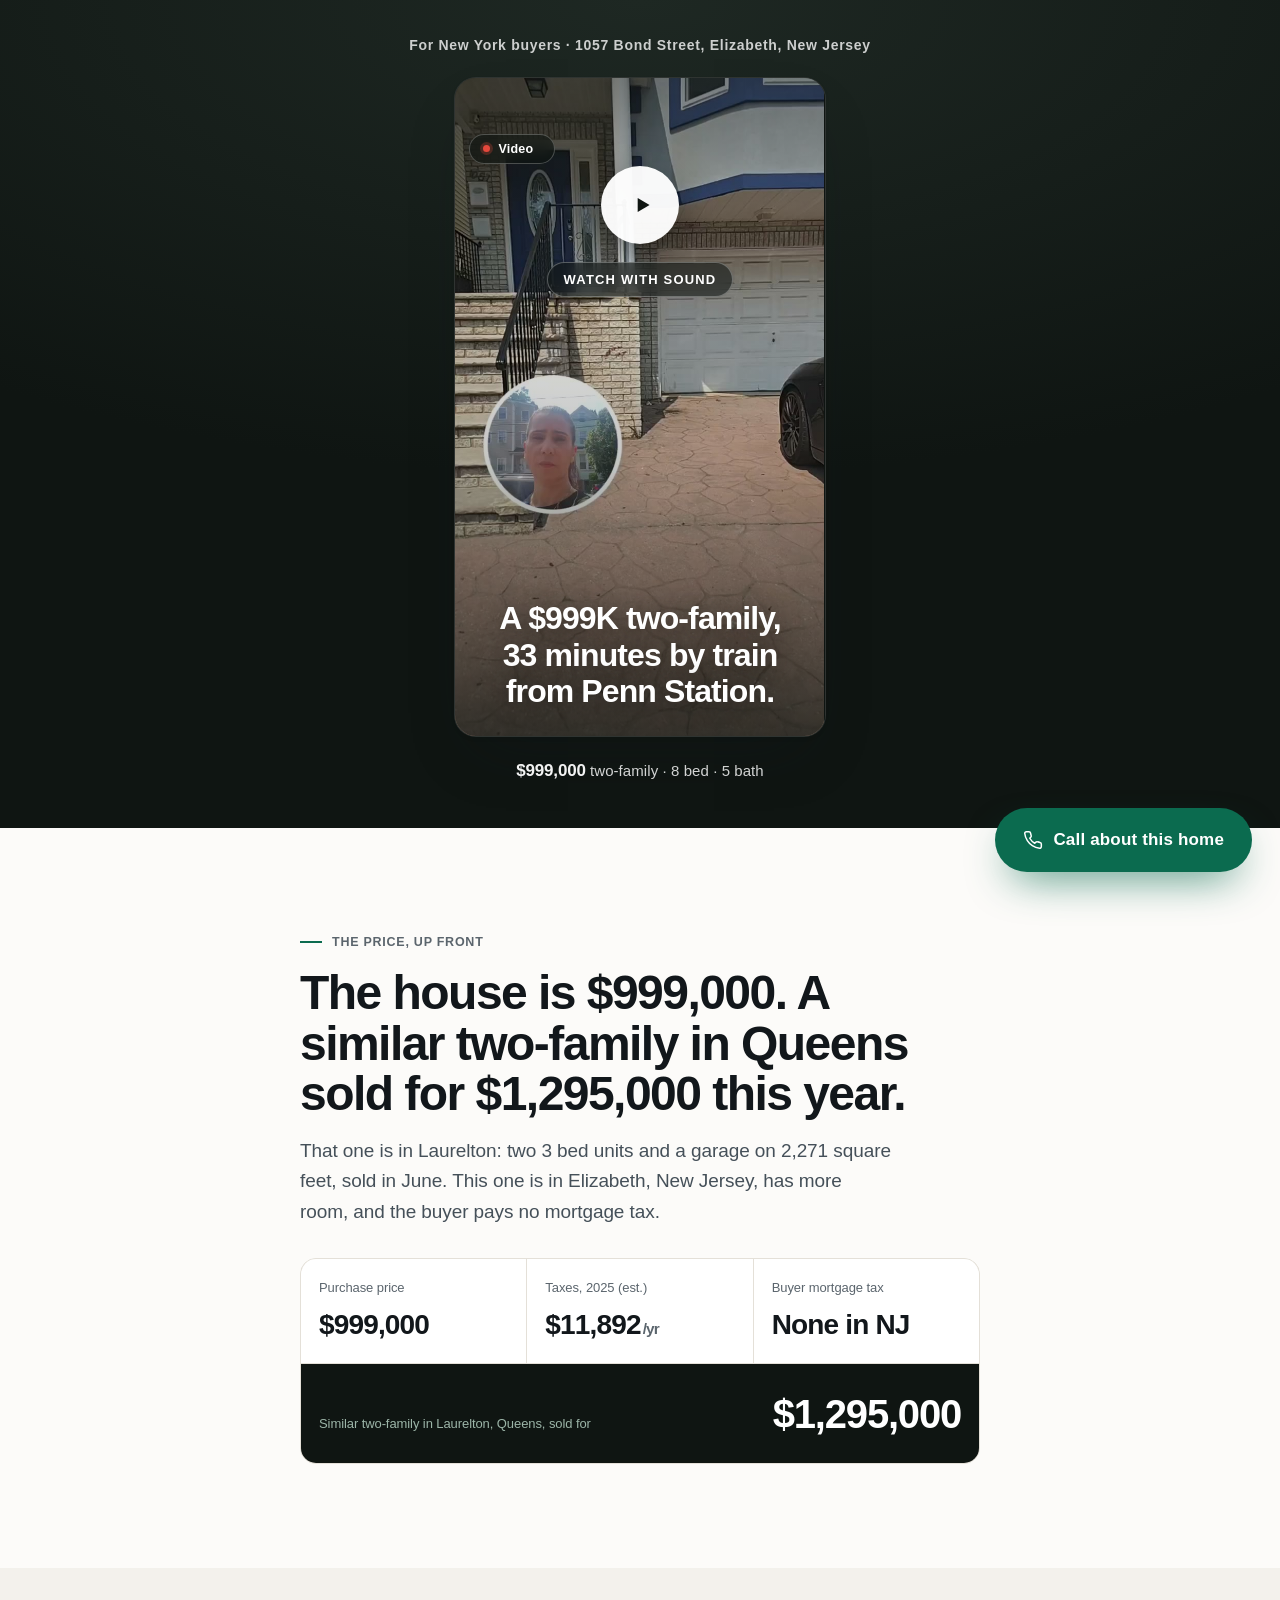
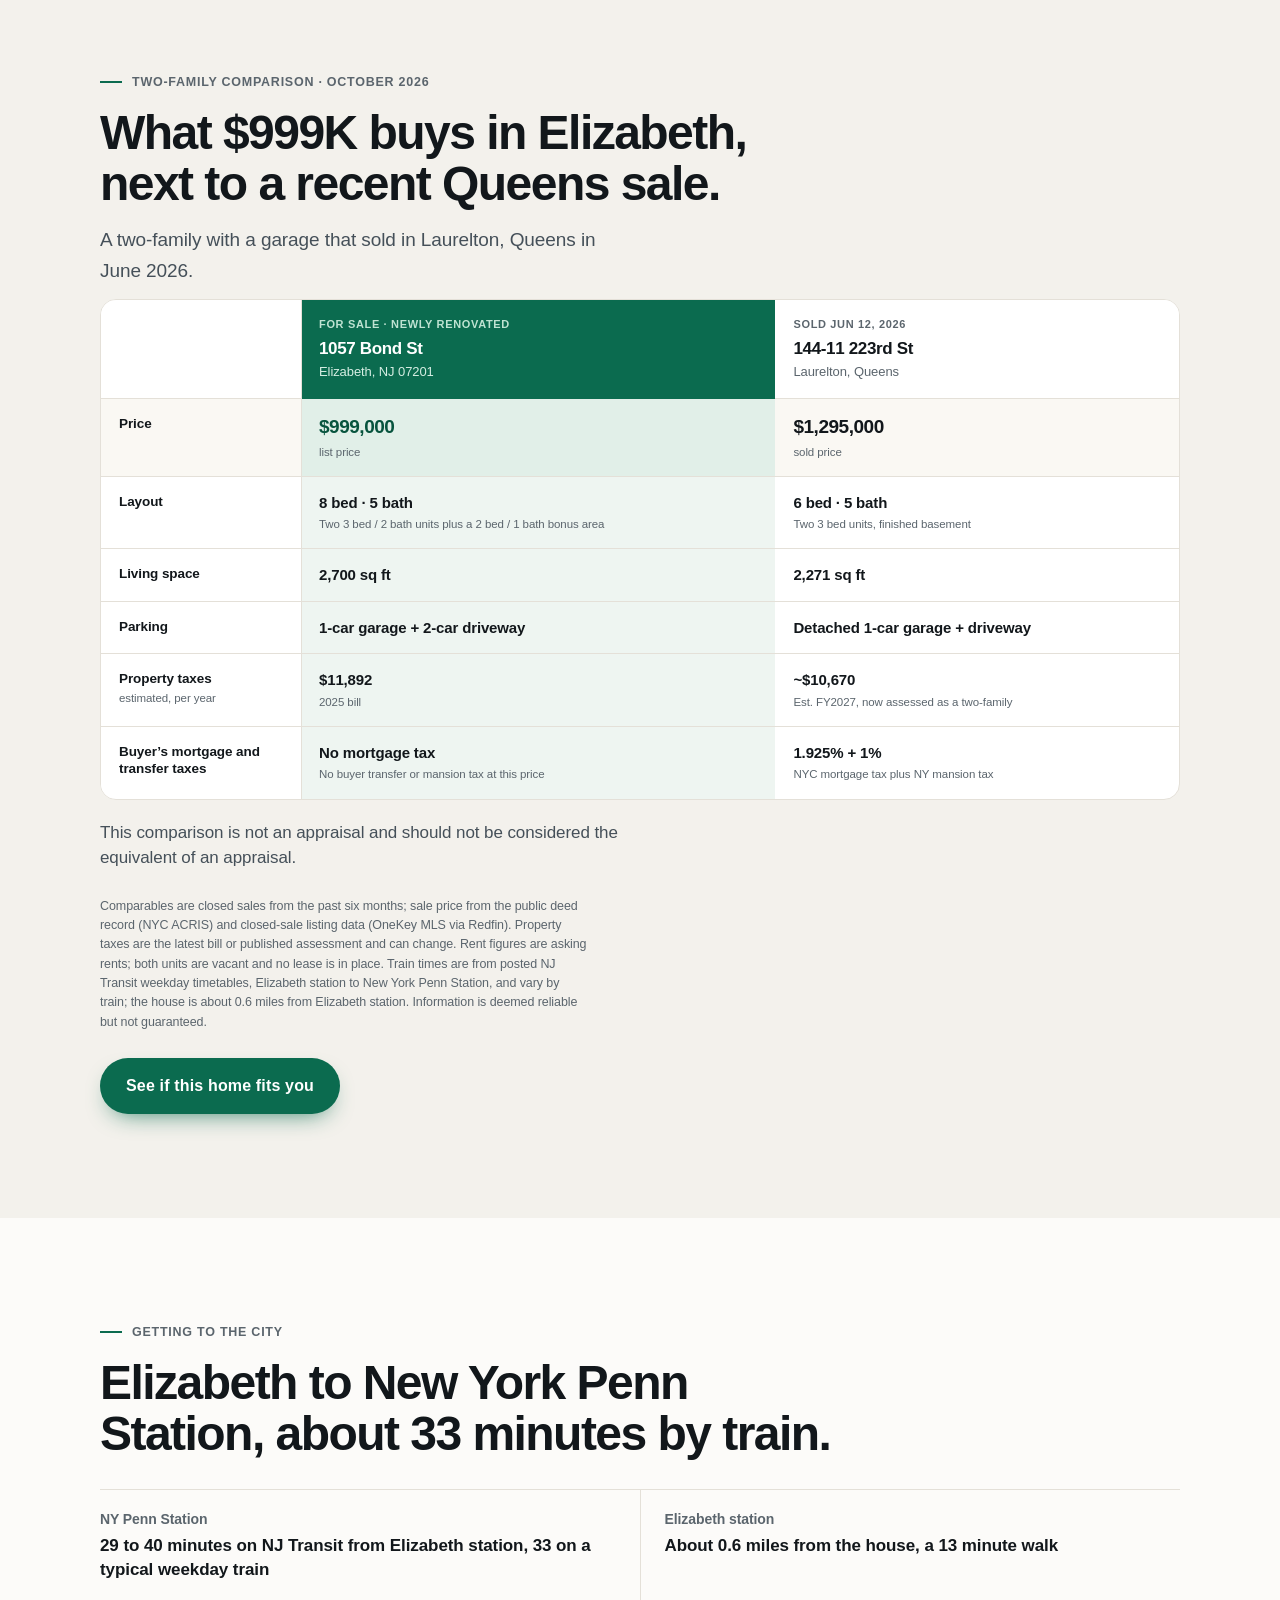
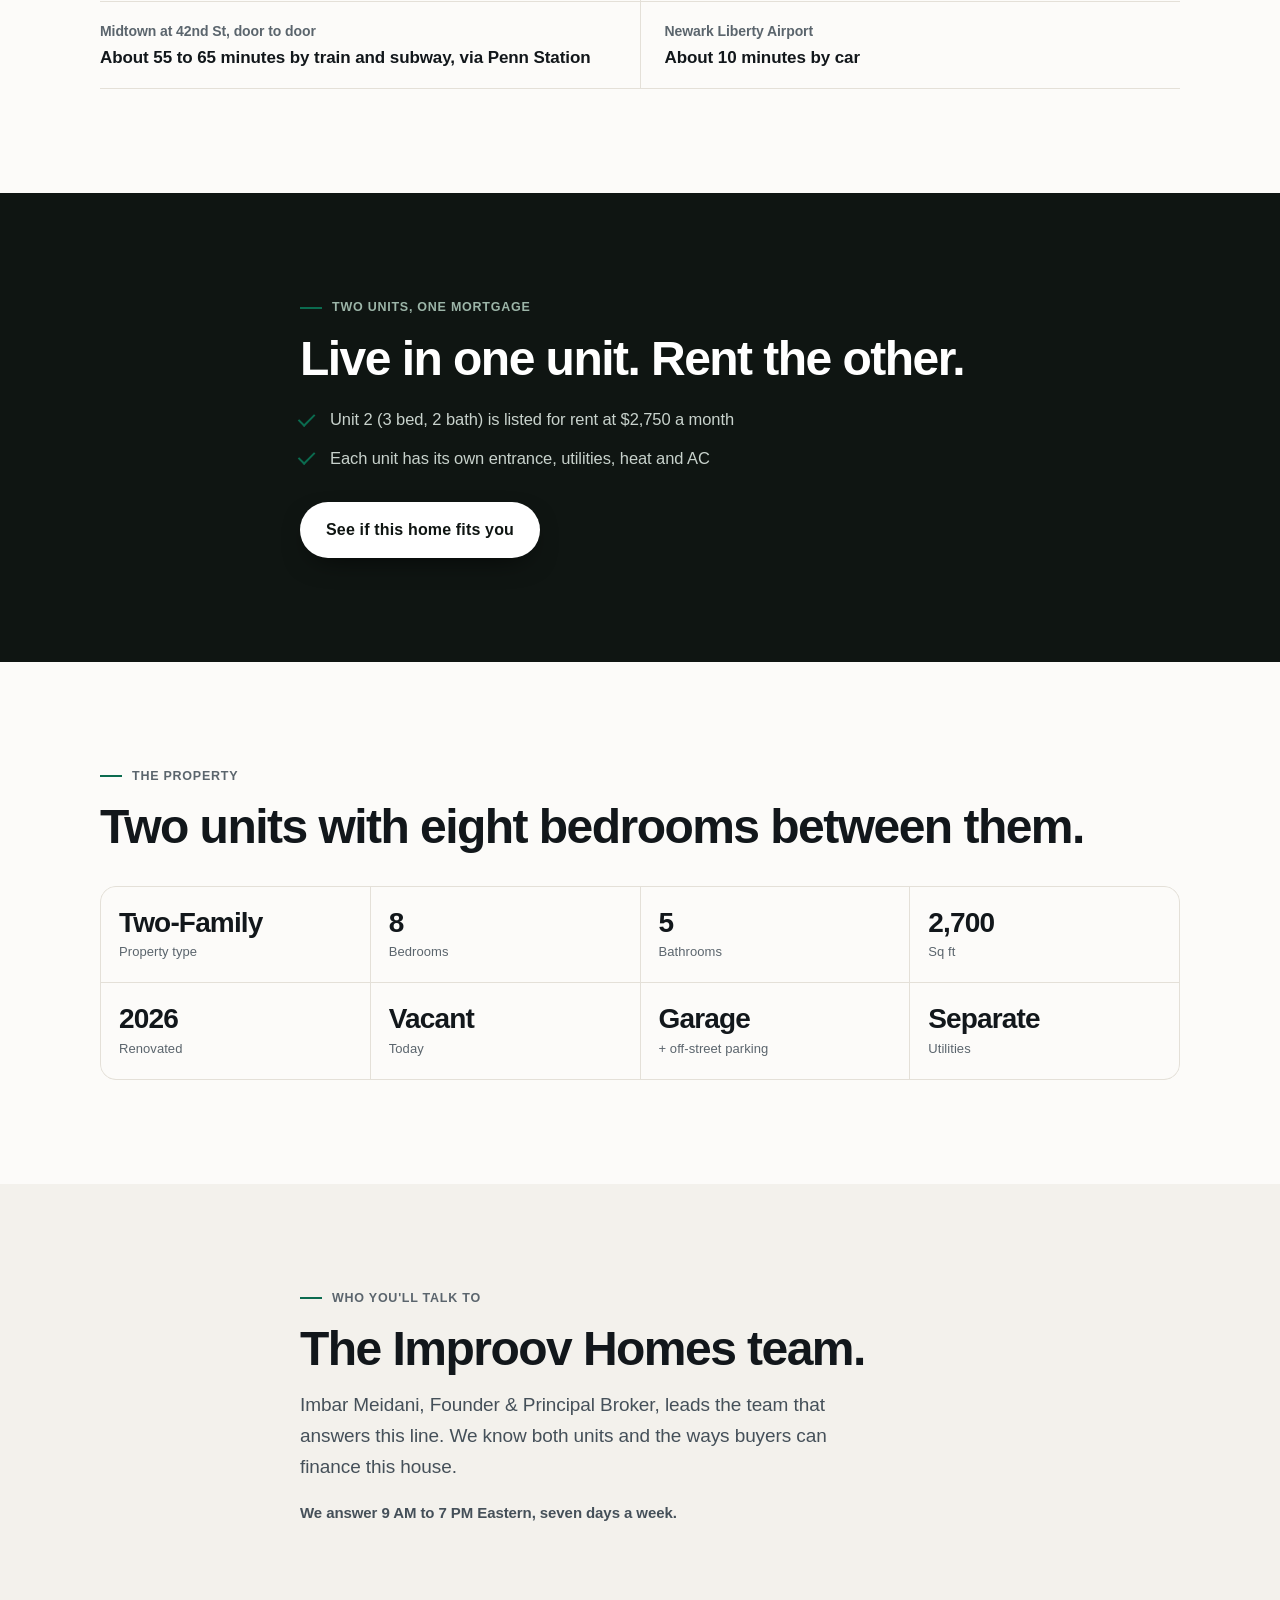
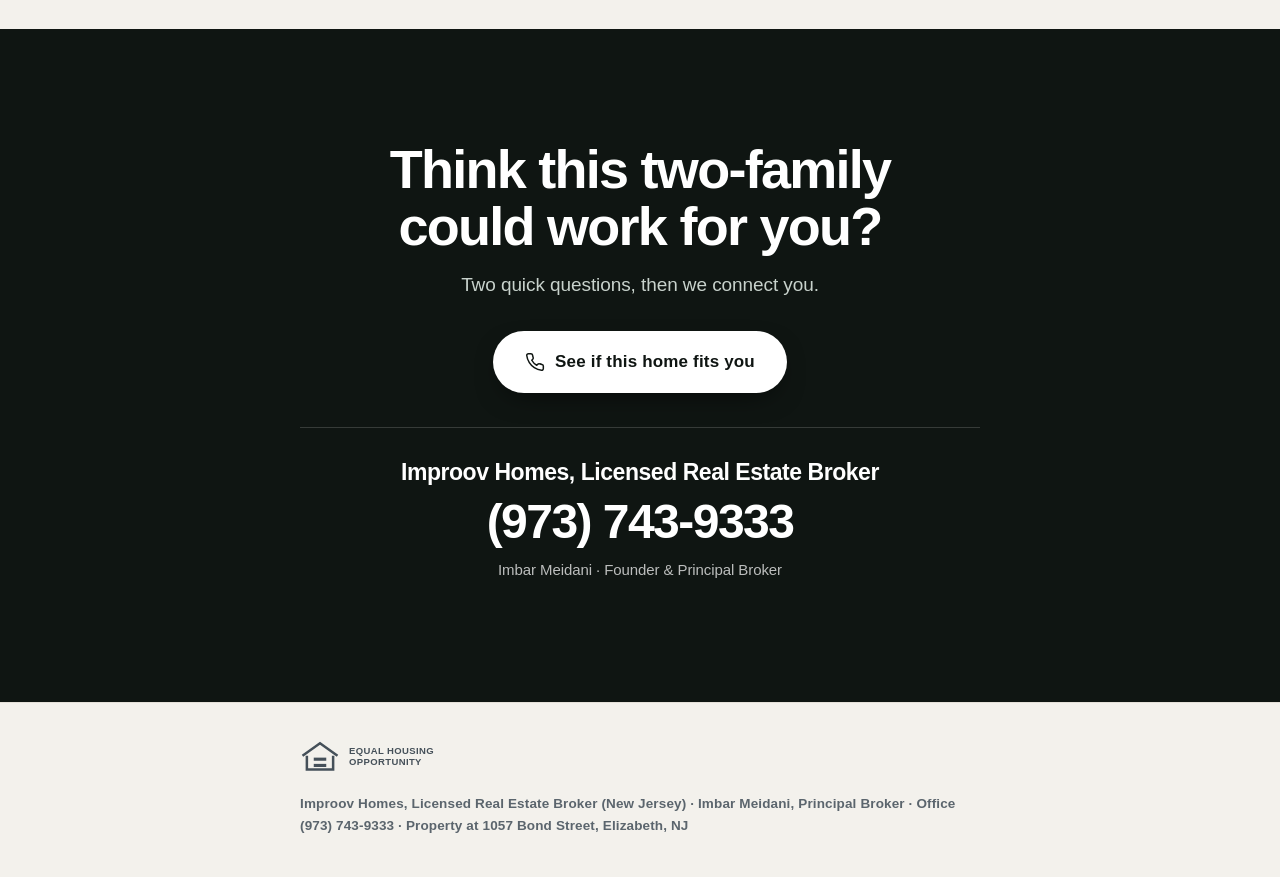
==== ny/index.html @ 13f5c2f5 "New York audience page, rent-to-own video, NY campaign ads ny/: call-only page for New York buyers w" ====
<!DOCTYPE html>
<html lang="en">
<head>
<meta charset="utf-8">
<meta name="viewport" content="width=device-width, initial-scale=1, viewport-fit=cover">

<!-- Meta Pixel Code -->
<script>
!function(f,b,e,v,n,t,s)
{if(f.fbq)return;n=f.fbq=function(){n.callMethod?
n.callMethod.apply(n,arguments):n.queue.push(arguments)};
if(!f._fbq)f._fbq=n;n.push=n;n.loaded=!0;n.version='2.0';
n.queue=[];t=b.createElement(e);t.async=!0;
t.src=v;s=b.getElementsByTagName(e)[0];
s.parentNode.insertBefore(t,s)}(window,document,'script',
'https://connect.facebook.net/en_US/fbevents.js');
fbq('init', '309890672012145');
fbq('track', 'PageView');
</script>
<noscript><img height="1" width="1" style="display:none"
src="https://www.facebook.com/tr?id=309890672012145&ev=PageView&noscript=1"
/></noscript>
<!-- End Meta Pixel Code -->
<title>$999K Two-Family in Elizabeth NJ, Compared to New York | Improov Homes</title>
<meta name="description" content="1057 Bond Street, Elizabeth NJ: a renovated $999,000 two-family next to a similar two-family that sold in Queens, about 33 minutes by train from Penn Station.">
<meta name="robots" content="noindex,nofollow">
<meta name="theme-color" content="#0F1512">
<meta property="og:title" content="$999K two-family in Elizabeth NJ, compared to New York">
<meta property="og:description" content="A renovated $999,000 two-family in Elizabeth NJ, next to a recent Queens sale.">
<meta property="og:type" content="website">
<meta property="og:image" content="https://snikzik.github.io/Improov-Homes/img/hero-15sec-open-poster.jpg">
<meta property="og:url" content="https://snikzik.github.io/Improov-Homes/ny/">
<link rel="stylesheet" href="../styles.css">
<link rel="stylesheet" href="ny.css">
</head>
<body class="ny">

<!-- ============ 1. HERO ============ -->
<header class="hero" id="hero">
  <div class="hero__media">
    <p class="hero__addr">For New York buyers &middot; 1057 Bond Street, Elizabeth, New Jersey</p>

    <div class="vframe vframe--hero" data-vframe>
      <video id="heroVideo"
             class="hero__video"
             data-video="hero"
             playsinline
             preload="metadata"
             src="../videos/web/hero-15sec-open.mp4"></video>

      <button class="vcover" id="heroCover" type="button" aria-label="Play video with sound">
        <span class="vcover__scrim"></span>
        <span class="vcover__inner">
          <span class="vcover__play" aria-hidden="true">
            <svg viewBox="0 0 24 24" width="26" height="26" fill="currentColor"><path d="M8 5.5 19 12 8 18.5Z"/></svg>
          </span>
          <span class="vcover__sound">Watch with sound</span>
          <span class="vcover__line">A $999K two-family, 33 minutes by train from Penn Station.</span>
        </span>
        <span class="vchip"><span class="vchip__dot"></span>Video<span class="vchip__time" data-duration></span></span>
      </button>
    </div>

    <p class="hero__price"><strong data-fact="price"></strong> two-family &middot; <span data-fact="beds"></span> bed &middot; <span data-fact="baths"></span> bath</p>
  </div>
</header>

<main>

<!-- ============ 2. PRICE, UP FRONT ============ -->
<section class="sec" id="price">
  <div class="wrap wrap--narrow">
    <p class="eyebrow">The price, up front</p>
    <div data-fin="off">
      <h2 class="h2">The house is <span data-fact="price"></span>. A similar two-family in Queens sold for <span data-fact="compPrice"></span> this year.</h2>
      <p class="lede">That one is in Laurelton: two 3 bed units and a garage on 2,271 square feet, sold in June. This one is in Elizabeth, New Jersey, has more room, and the buyer pays no mortgage tax.</p>
      <dl class="priceband">
        <div><dt>Purchase price</dt><dd data-fact="price"></dd></div>
        <div><dt>Taxes, 2025 (est.)</dt><dd><span data-fact="taxes"></span><small>/yr</small></dd></div>
        <div><dt>Buyer mortgage tax</dt><dd>None in NJ</dd></div>
        <div class="priceband__total"><dt>Similar two-family in Laurelton, Queens, sold for</dt><dd data-fact="compPrice"></dd></div>
      </dl>
    </div>
    <div data-fin="on" hidden>
      <h2 class="h2">The house is <span data-fact="price"></span>. Cash to close is about <span data-fact="cashToClose"></span>.</h2>
      <p class="lede">That covers an estimated <span data-fact="downPercent"></span> FHA down payment and estimated closing costs, to a qualified buyer who will live in one of the units.</p>
      <dl class="priceband">
        <div><dt>Purchase price</dt><dd data-fact="price"></dd></div>
        <div><dt>Est. down payment, <span data-fact="downPercent"></span></dt><dd data-fact="downPayment"></dd></div>
        <div><dt>Est. closing costs</dt><dd data-fact="closing"></dd></div>
        <div class="priceband__total"><dt>Est. cash to close</dt><dd data-fact="cashToClose"></dd></div>
      </dl>
      <p class="loanex" id="loanExample"></p>
    </div>
  </div>
</section>

<!-- ============ 3. COMPARISON ============ -->
<section class="sec sec--alt" id="compare">
  <div class="wrap">
    <p class="eyebrow" data-compare-eyebrow></p>
    <h2 class="h2">What $999K buys in Elizabeth, next to a recent Queens sale.</h2>
    <p class="lede">A two-family with a garage that sold in Laurelton, Queens in June 2026<span data-fin="on" hidden>, run through the same 3.5% down FHA math</span>.</p>

    <p class="cmp__hint" aria-hidden="true">Swipe to compare</p>
    <div class="cmp" id="compareTable" role="region" aria-label="Two-family comparison" tabindex="0"><!-- rendered from comparisonConfig --></div>

    <p class="cmp__note">This comparison is not an appraisal and should not be considered the equivalent of an appraisal.</p>
    <p class="disclosure" id="compareDisclosure"></p>
    <a class="btn btn--call" href="#" data-call data-loc="compare">See if this home fits you</a>
  </div>
</section>

<!-- ============ 4. GETTING TO THE CITY ============ -->
<section class="sec" id="commute">
  <div class="wrap">
    <p class="eyebrow">Getting to the city</p>
    <h2 class="h2">Elizabeth to New York Penn Station, about 33 minutes by train.</h2>
    <ul class="place" id="commuteList"><!-- rendered from commuteConfig --></ul>
  </div>
</section>

<!-- ============ 5. PAYS FOR ITSELF ============ -->
<section class="sec sec--dark" id="pays">
  <div class="wrap wrap--narrow">
    <p class="eyebrow">Two units, one mortgage</p>
    <h2 class="h2">Live in one unit. Rent the other.</h2>
    <ul class="ticks ticks--onDark" id="incomeList"><!-- rendered from subject --></ul>
    <a class="btn btn--call btn--onDark" href="#" data-call data-loc="pays">See if this home fits you</a>
  </div>
</section>

<!-- ============ 6. THE PROPERTY ============ -->
<section class="sec" id="property">
  <div class="wrap">
    <p class="eyebrow">The property</p>
    <h2 class="h2">Two units with eight bedrooms between them.</h2>
    <ul class="specs" id="specsList"><!-- rendered from propertyConfig --></ul>
  </div>
</section>

<!-- ============ 7. WHO ANSWERS ============ -->
<section class="sec sec--alt" id="team">
  <div class="wrap wrap--narrow">
    <p class="eyebrow">Who you'll talk to</p>
    <h2 class="h2">The Improov Homes team.</h2>
    <p class="lede">Imbar Meidani, Founder &amp; Principal Broker, leads the team that answers this line. We know both units and the ways buyers can finance this house.</p>
    <p class="hours" data-hours-text></p>
  </div>
</section>

<!-- ============ 8. FINAL CTA ============ -->
<section class="sec sec--final" id="final">
  <div class="wrap wrap--narrow center">
    <h2 class="h2 h2--xl">Think this two-family could work for you?</h2>
    <p class="lede">Two quick questions, then we connect you.</p>
    <a class="btn btn--call btn--lg btn--onDark" href="#" data-call data-loc="final">
      <span class="btn__ico" aria-hidden="true"><svg viewBox="0 0 24 24" width="20" height="20" fill="none" stroke="currentColor" stroke-width="1.8" stroke-linecap="round" stroke-linejoin="round"><path d="M22 16.9v3a2 2 0 0 1-2.2 2 19.8 19.8 0 0 1-8.6-3.1 19.5 19.5 0 0 1-6-6A19.8 19.8 0 0 1 2.1 4.2 2 2 0 0 1 4.1 2h3a2 2 0 0 1 2 1.7c.1 1 .4 1.9.7 2.8a2 2 0 0 1-.5 2.1L8.1 9.9a16 16 0 0 0 6 6l1.3-1.3a2 2 0 0 1 2.1-.4c.9.3 1.8.6 2.8.7a2 2 0 0 1 1.7 2Z"/></svg></span>
      See if this home fits you
    </a>
    <div class="broker">
      <p class="broker__brand">Improov Homes, Licensed Real Estate Broker</p>
      <p class="broker__num" data-office-text></p>
      <p class="broker__person">Imbar Meidani &middot; Founder &amp; Principal Broker</p>
    </div>
  </div>
</section>

</main>

<footer class="foot">
  <div class="wrap wrap--narrow">
    <div class="foot__row">
      <span class="eho" role="img" aria-label="Equal Housing Opportunity">
        <svg viewBox="0 0 64 64" width="40" height="40" aria-hidden="true">
          <path d="M4 30 32 10l28 20" fill="none" stroke="currentColor" stroke-width="4"/>
          <path d="M11 30v22h42V30" fill="none" stroke="currentColor" stroke-width="4"/>
          <rect x="22" y="33" width="20" height="5" fill="currentColor"/>
          <rect x="22" y="43" width="20" height="5" fill="currentColor"/>
        </svg>
        <span class="eho__t">Equal Housing<br>Opportunity</span>
      </span>
      <p class="foot__brand">Improov Homes, Licensed Real Estate Broker (New Jersey) &middot; Imbar Meidani, Principal Broker &middot; Office <span data-office-text></span> &middot; Property at 1057 Bond Street, Elizabeth, NJ</p>
    </div>
  </div>
</footer>

<!-- ============ STICKY ============ -->
<div class="sticky" id="stickyBar">
  <a class="btn btn--call btn--block" href="#" data-call data-loc="sticky">
    <span class="btn__ico" aria-hidden="true"><svg viewBox="0 0 24 24" width="20" height="20" fill="none" stroke="currentColor" stroke-width="1.8" stroke-linecap="round" stroke-linejoin="round"><path d="M22 16.9v3a2 2 0 0 1-2.2 2 19.8 19.8 0 0 1-8.6-3.1 19.5 19.5 0 0 1-6-6A19.8 19.8 0 0 1 2.1 4.2 2 2 0 0 1 4.1 2h3a2 2 0 0 1 2 1.7c.1 1 .4 1.9.7 2.8a2 2 0 0 1-.5 2.1L8.1 9.9a16 16 0 0 0 6 6l1.3-1.3a2 2 0 0 1 2.1-.4c.9.3 1.8.6 2.8.7a2 2 0 0 1 1.7 2Z"/></svg></span>
    <span class="sticky__label">Call about this home</span>
  </a>
</div>

<!-- ============ QUALIFIER (opens from every call button) ============ -->
<div class="gate" id="gate" hidden>
  <div class="gate__backdrop" data-gate-close></div>
  <div class="gate__panel" role="dialog" aria-modal="true" aria-labelledby="gateTitle">
    <button class="gate__x" type="button" data-gate-close aria-label="Close">
      <svg viewBox="0 0 24 24" width="22" height="22" fill="none" stroke="currentColor" stroke-width="2" stroke-linecap="round"><path d="M6 6l12 12M18 6 6 18"/></svg>
    </button>

    <div class="gate__step" data-step="q1">
      <p class="gate__count">Question 1 of 2</p>
      <h2 class="gate__q" id="gateTitle">This home is in Elizabeth, New Jersey. Would you live in New Jersey?</h2>
      <div class="gate__answers">
        <button class="gate__a" type="button" data-answer="q1:yes">Yes, I'm open to it</button>
        <button class="gate__a gate__a--quiet" type="button" data-answer="q1:no">No</button>
      </div>
    </div>

    <div class="gate__step" data-step="q2" hidden>
      <p class="gate__count">Question 2 of 2</p>
      <h2 class="gate__q">Is rental income from the second unit part of your plan?</h2>
      <div class="gate__answers">
        <button class="gate__a" type="button" data-answer="q2:yes">Yes</button>
        <button class="gate__a gate__a--quiet" type="button" data-answer="q2:no">Not really</button>
      </div>
    </div>

    <div class="gate__step" data-step="pass" hidden>
      <h2 class="gate__q">Thanks. Let's talk.</h2>
      <p class="gate__sub" data-gate-pass-sub></p>
      <a class="btn btn--call btn--lg btn--block" href="#" data-gate-tel>
        <span class="btn__ico" aria-hidden="true"><svg viewBox="0 0 24 24" width="20" height="20" fill="none" stroke="currentColor" stroke-width="1.8" stroke-linecap="round" stroke-linejoin="round"><path d="M22 16.9v3a2 2 0 0 1-2.2 2 19.8 19.8 0 0 1-8.6-3.1 19.5 19.5 0 0 1-6-6A19.8 19.8 0 0 1 2.1 4.2 2 2 0 0 1 4.1 2h3a2 2 0 0 1 2 1.7c.1 1 .4 1.9.7 2.8a2 2 0 0 1-.5 2.1L8.1 9.9a16 16 0 0 0 6 6l1.3-1.3a2 2 0 0 1 2.1-.4c.9.3 1.8.6 2.8.7a2 2 0 0 1 1.7 2Z"/></svg></span>
        <span data-gate-tel-label></span>
      </a>
      <p class="gate__closed" data-gate-closed hidden></p>
    </div>

    <div class="gate__step" data-step="no-nj" hidden>
      <h2 class="gate__q">Thanks for telling us.</h2>
      <p class="gate__sub">This home is in New Jersey, so it may not be the one for you. If New Jersey makes your list later, this page will still be here.</p>
      <p class="gate__office">Questions about other homes? Improov Homes office: <strong data-office-text></strong></p>
      <button class="gate__a gate__a--quiet" type="button" data-gate-close>Close</button>
    </div>

    <div class="gate__step" data-step="no-income" hidden>
      <h2 class="gate__q">Thanks, that helps.</h2>
      <p class="gate__sub">The home is for sale to any buyer, however you plan to use it.</p>
      <p class="gate__office">Questions about this home or others? Improov Homes office: <strong data-office-text></strong></p>
      <button class="gate__a gate__a--quiet" type="button" data-gate-close>Close</button>
    </div>
  </div>
</div>

<script src="ny.js"></script>
</body>
</html>
---- styles.css ----
/* ============================================================
   1057 Bond Street — Improov Homes
   Call-only landing page. No forms, no nav, no outbound links.
   ============================================================ */

:root{
  --ink:#12171B;
  --ink-2:#455059;
  --ink-3:#7C868E;
  --paper:#FCFBF9;
  --paper-2:#F3F1EC;
  --line:#E4E0D8;
  --dark:#0F1512;
  --dark-2:#1A231E;
  --accent:#0B6B4F;
  --accent-2:#08543E;
  --gold:#A8823C;
  --white:#fff;
  --r:16px;
  --r-lg:22px;
  --shadow:0 1px 2px rgba(18,23,27,.04), 0 12px 32px -12px rgba(18,23,27,.14);
  --shadow-lg:0 2px 4px rgba(18,23,27,.05), 0 28px 60px -22px rgba(18,23,27,.28);
  --sticky-h:76px;
  /* Type: one grotesque, no webfonts. Helvetica Neue on Apple, Arial elsewhere —
     flat terminals, tight apertures, nothing rounded. */
  --sans:'Helvetica Neue',Helvetica,Arial,'Liberation Sans',sans-serif;
  --display:'Helvetica Neue',Helvetica,Arial,'Liberation Sans',sans-serif;
}

*,*::before,*::after{box-sizing:border-box}
html{-webkit-text-size-adjust:100%}
body{
  margin:0;
  background:var(--paper);
  color:var(--ink);
  font-family:var(--sans);
  font-size:17px;
  line-height:1.62;
  letter-spacing:-.005em;
  -webkit-font-smoothing:antialiased;
  padding-bottom:calc(var(--sticky-h) + env(safe-area-inset-bottom));
}
img,video{display:block;max-width:100%}
h1,h2,h3,p,ul{margin:0}
ul{padding:0;list-style:none}

/* ---------- layout ---------- */
.wrap{width:100%;max-width:1120px;margin:0 auto;padding:0 20px}
.wrap--narrow{max-width:720px}
.sec{padding:64px 0}
.sec--alt{background:var(--paper-2)}
.sec--dark{background:var(--dark);color:var(--white)}
.sec--dark .eyebrow{color:#9CB5A8}
.sec--dark .lede{color:#C8D2CC}
.sec--final{background:var(--dark);color:var(--white);padding:72px 0 80px}
.sec--final .lede{color:#C8D2CC}
.center{text-align:center}

/* ---------- type ---------- */
.eyebrow{
  display:flex;align-items:center;gap:10px;
  font-size:12.5px;font-weight:600;letter-spacing:.06em;text-transform:uppercase;
  color:var(--ink-3);margin-bottom:16px
}
.eyebrow::before{content:"";width:22px;height:2px;background:var(--accent);flex:none}
.center .eyebrow{justify-content:center}
.h2{
  font-family:var(--display);
  font-weight:700;
  font-size:clamp(31px,7vw,48px);
  line-height:1.05;
  letter-spacing:-.032em;
}
.h2--xl{font-size:clamp(34px,7.8vw,54px)}
.lede{margin-top:16px;font-size:clamp(16px,4vw,19px);color:var(--ink-2);max-width:56ch}
.center .lede{margin-left:auto;margin-right:auto}
.role{margin-top:6px;font-size:15px;font-weight:600;letter-spacing:.01em;color:var(--ink-3)}
.disclosure{margin-top:26px;font-size:12.5px;line-height:1.55;color:var(--ink-3);max-width:70ch}

/* ---------- buttons ---------- */
.btn{
  display:inline-flex;align-items:center;justify-content:center;gap:10px;
  min-height:56px;padding:0 26px;border:0;border-radius:999px;
  font-family:var(--sans);font-size:16px;font-weight:600;letter-spacing:.01em;
  text-decoration:none;cursor:pointer;
  transition:transform .16s ease, box-shadow .16s ease, background-color .16s ease;
}
.btn--call{background:var(--accent);color:#fff;box-shadow:0 10px 24px -12px rgba(11,107,79,.9)}
.btn--call:hover{background:var(--accent-2);transform:translateY(-1px)}
.btn--call:active{transform:translateY(0)}
.btn--lg{min-height:62px;font-size:17px;padding:0 32px}
.btn--block{width:100%}
.btn--onDark{background:#fff;color:var(--dark);box-shadow:0 10px 30px -14px rgba(0,0,0,.9)}
.btn--onDark:hover{background:#F0EFEA}
.btn__ico{display:inline-flex}
.sec .btn{margin-top:30px}

:where(a,button):focus-visible{outline:3px solid var(--gold);outline-offset:3px}

/* ---------- hero ---------- */
.hero{position:relative;background:var(--dark)}
.hero__media{
  position:relative;width:100%;
  display:flex;flex-direction:column;align-items:center;gap:14px;
  padding:clamp(16px,4vw,26px) 20px clamp(22px,5vw,34px);
  background:radial-gradient(120% 80% at 50% 0%,#1E2823 0%,var(--dark) 72%);
}
.hero__video{width:100%;height:100%;object-fit:cover;background:var(--dark)}
.vframe--hero{
  width:100%;max-width:min(100%,430px);
  height:auto;
  border-color:rgba(255,255,255,.2);
  box-shadow:0 2px 4px rgba(0,0,0,.4),0 40px 80px -30px rgba(0,0,0,.9)
}

.hero__addr{
  margin:0;text-align:center;
  color:rgba(255,255,255,.78);
  font-size:13px;font-weight:600;letter-spacing:.05em;
}
/* ---------- video cover (click to play w/ sound) ---------- */
.vcover{
  position:absolute;inset:0;z-index:4;width:100%;
  display:flex;align-items:center;justify-content:center;
  border:0;padding:0;background:transparent;cursor:pointer;color:#fff;
  -webkit-tap-highlight-color:transparent;
}
.vcover[hidden]{display:none}
.vcover__scrim{
  position:absolute;inset:0;
  background:linear-gradient(180deg,rgba(15,21,18,.42) 0%,rgba(15,21,18,.18) 34%,rgba(15,21,18,.66) 100%);
}
.vcover__inner{position:relative;display:flex;flex-direction:column;align-items:center;gap:18px;padding:0 26px;text-align:center}
.vcover__play{
  display:grid;place-items:center;width:78px;height:78px;border-radius:50%;
  background:rgba(255,255,255,.96);color:var(--dark);
  box-shadow:0 10px 40px rgba(0,0,0,.45);
  transition:transform .2s ease;
}
.vcover__play svg{margin-left:3px}
.vcover:hover .vcover__play{transform:scale(1.07)}
.vcover__sound{
  display:inline-flex;align-items:center;gap:8px;
  padding:9px 16px;border-radius:999px;
  background:rgba(12,18,15,.55);border:1px solid rgba(255,255,255,.28);
  -webkit-backdrop-filter:blur(8px);backdrop-filter:blur(8px);
  font-size:13px;font-weight:600;letter-spacing:.09em;text-transform:uppercase;
}
.vcover__line{
  font-family:var(--display);font-weight:700;
  font-size:clamp(24px,5.8vw,32px);line-height:1.14;letter-spacing:-.028em;
  max-width:17ch;text-shadow:0 2px 24px rgba(0,0,0,.55);
}
.vcover--sm .vcover__inner{gap:14px}

/* hero: play badge centred, headline at the bottom of the frame, clear of Imbar */
.hero .vcover__inner{position:absolute;inset:0;justify-content:center;gap:18px}
.hero .vcover__line{
  position:absolute;left:18px;right:18px;bottom:26px;max-width:none;margin-inline:auto
}
.hero .vcover__scrim{
  background:linear-gradient(180deg,rgba(15,21,18,.5) 0%,rgba(15,21,18,.12) 30%,
    rgba(15,21,18,.24) 58%,rgba(15,21,18,.8) 100%)
}
.hero .vchip{top:calc(56px + env(safe-area-inset-top))}
.vcover--sm .vcover__play{width:64px;height:64px}

/* "this is a video" chip */
.vchip{
  position:absolute;left:14px;top:14px;z-index:5;
  display:inline-flex;align-items:center;gap:8px;
  padding:7px 13px;border-radius:999px;
  background:rgba(12,18,15,.58);border:1px solid rgba(255,255,255,.24);
  -webkit-backdrop-filter:blur(8px);backdrop-filter:blur(8px);
  color:#fff;font-size:12.5px;font-weight:600;letter-spacing:.02em;pointer-events:none
}
.vchip__dot{width:7px;height:7px;border-radius:50%;background:#E4483C;box-shadow:0 0 0 3px rgba(228,72,60,.25)}
.vchip__time{font-variant-numeric:tabular-nums;opacity:.85}
.vchip__time:not(:empty)::before{content:"·";margin-right:6px;opacity:.6}
.vcover[hidden] ~ .vchip,.vframe .vcover[hidden] ~ .vchip{display:none}

/* video frames in sections */
.vframe{
  position:relative;border-radius:var(--r-lg);overflow:hidden;background:var(--dark);
  box-shadow:var(--shadow-lg);aspect-ratio:9/16;width:100%;margin-inline:auto;
  border:1px solid rgba(255,255,255,.14);
  outline:1px solid rgba(18,23,27,.06);outline-offset:-1px
}
.vframe__video{width:100%;height:100%;object-fit:cover}

/* ---------- financing cards ---------- */
.cards{display:grid;gap:18px;margin-top:34px}
.card{
  position:relative;background:var(--white);border:1px solid var(--line);
  border-radius:var(--r-lg);padding:26px 22px 24px;box-shadow:var(--shadow);
  display:flex;flex-direction:column
}
.card--best{border-color:rgba(168,130,60,.55);box-shadow:0 2px 4px rgba(18,23,27,.05),0 26px 50px -24px rgba(168,130,60,.5)}
.card__badge{
  position:absolute;top:-13px;left:22px;
  background:var(--gold);color:#fff;border-radius:999px;padding:6px 15px;
  font-size:12px;font-weight:600;letter-spacing:.01em;white-space:nowrap
}
.card__name{font-size:22px;font-weight:700;line-height:1.15;letter-spacing:-.02em}
.card__down{margin-top:6px;font-size:13.5px;font-weight:600;letter-spacing:.02em;color:var(--accent)}
.card__rows{margin-top:20px;border-top:1px solid var(--line)}
.card__row{display:flex;align-items:baseline;justify-content:space-between;gap:14px;padding:11px 0;border-bottom:1px solid var(--line)}
.card__k{font-size:13.5px;color:var(--ink-3);line-height:1.35}
.card__v{font-size:17px;font-weight:600;font-variant-numeric:tabular-nums;white-space:nowrap}
.card__row--rent .card__v{color:var(--accent)}
.card__net{margin-top:20px;padding:18px 18px 16px;background:var(--paper-2);border-radius:14px}
.card__net-k{font-size:13px;font-weight:600;letter-spacing:.01em;color:var(--ink-3)}
.card__net-v{
  margin-top:6px;font-weight:700;
  font-size:clamp(34px,8.6vw,42px);line-height:1;letter-spacing:-.03em;font-variant-numeric:tabular-nums
}
.card__net-sub{font-size:12.5px;color:var(--ink-3);margin-top:2px}
.card .btn{margin-top:20px;width:100%}

/* ---------- lists ---------- */
.ticks{margin-top:22px;display:grid;gap:12px}
.ticks li{position:relative;padding-left:30px;font-size:16.5px;color:var(--ink-2)}
.ticks li::before{
  content:"";position:absolute;left:0;top:.52em;width:16px;height:9px;
  border-left:2px solid var(--accent);border-bottom:2px solid var(--accent);
  transform:rotate(-45deg) translateY(-2px)
}
.ticks--row{display:flex;flex-wrap:wrap;gap:12px 26px}

.specs{margin-top:34px;display:grid;grid-template-columns:repeat(2,1fr);gap:1px;background:var(--line);border:1px solid var(--line);border-radius:var(--r);overflow:hidden}
.specs li{background:var(--paper);padding:20px 18px;display:flex;flex-direction:column;gap:2px}
.sec--alt .specs li{background:var(--paper-2)}
.specs__v{font-size:clamp(23px,5.4vw,28px);font-weight:700;line-height:1.15;letter-spacing:-.03em}
.specs__k{font-size:13px;font-weight:500;letter-spacing:.005em;color:var(--ink-3)}

.place{margin-top:30px;display:grid;gap:1px;background:var(--line);border-top:1px solid var(--line);border-bottom:1px solid var(--line)}
.place li{background:var(--paper);padding:18px 0;display:flex;flex-direction:column;gap:3px}
.place__t{font-size:18px;font-weight:600}
.place__d{font-size:15px;color:var(--ink-3)}

/* ---------- split sections ---------- */
.wrap--split{display:grid;gap:34px}
.split__media--portrait{max-width:420px}
.portrait{width:100%;height:auto;border-radius:var(--r-lg);box-shadow:var(--shadow-lg);object-fit:cover;background:var(--paper-2)}

/* ---------- final / footer ---------- */
/* NJ: a standalone listing page must carry the brokerage's phone number in
   wording as large as the predominant wording on the page — so it is set at
   headline scale, not footer scale. */
.broker{margin-top:34px;padding-top:26px;border-top:1px solid rgba(255,255,255,.16)}
.broker__brand{
  margin:0;color:#fff;font-size:clamp(19px,4.6vw,23px);font-weight:700;letter-spacing:-.02em
}
.broker__num{
  display:inline-block;margin-top:6px;color:#fff;text-decoration:none;
  font-size:clamp(31px,7vw,48px);font-weight:700;line-height:1.05;
  letter-spacing:-.032em;font-variant-numeric:tabular-nums
}
.broker__num:hover{text-decoration:underline;text-underline-offset:5px}
.broker__person{margin:10px 0 0;color:rgba(255,255,255,.72);font-size:15px;font-weight:500}
.foot{padding:34px 0 40px;background:var(--paper-2);border-top:1px solid var(--line)}
.foot__row{display:flex;align-items:center;gap:16px;flex-wrap:wrap}
.foot__brand{margin:0;font-size:13.5px;font-weight:600;letter-spacing:.01em;color:var(--ink-3)}
.eho{display:inline-flex;align-items:center;gap:9px;color:var(--ink-2);flex:none}
.eho__t{font-size:9.5px;font-weight:700;line-height:1.15;letter-spacing:.04em;text-transform:uppercase}
.foot .disclosure{margin-top:12px}

/* ---------- sticky call bar ---------- */
.sticky{
  position:fixed;left:0;right:0;bottom:0;z-index:60;
  padding:12px 16px calc(12px + env(safe-area-inset-bottom));
  background:rgba(252,251,249,.92);
  -webkit-backdrop-filter:saturate(180%) blur(14px);
  backdrop-filter:saturate(180%) blur(14px);
  border-top:1px solid var(--line);
}
.sticky .btn{min-height:56px}
.sticky__num{display:none}

/* ---------- desktop ---------- */
@media (min-width:900px){
  :root{--sticky-h:0px}
  body{padding-bottom:0}
  .sec{padding:104px 0}
  .sec--final{padding:112px 0 120px}
  .hero__media{gap:20px;padding:34px 20px 44px}
  .vframe--hero{width:auto;max-width:100%;height:min(80svh,700px)}
  .hero__addr{font-size:14px}

  .cards{grid-template-columns:repeat(3,1fr);gap:22px;margin-top:44px}
  .card--best{transform:translateY(-10px)}

  .specs{grid-template-columns:repeat(4,1fr)}
  .place{grid-template-columns:repeat(2,1fr);gap:1px}

  .wrap--split{grid-template-columns:minmax(0,.9fr) minmax(0,1.1fr);gap:64px;align-items:center}
  .wrap--split-rev .split__media{order:2}
  .vframe{width:auto;height:min(78svh,660px);max-width:100%}

  /* desktop: floating pill, not a full-width bar */
  .sticky{
    left:auto;right:28px;bottom:28px;
    padding:0;background:transparent;border:0;backdrop-filter:none;-webkit-backdrop-filter:none
  }
  .sticky .btn{
    width:auto;padding:0 28px;min-height:64px;font-size:17px;
    box-shadow:0 18px 44px -16px rgba(11,107,79,.85)
  }
  .sticky__num{display:inline;font-variant-numeric:tabular-nums;opacity:.85;margin-left:4px}
  .sticky__label::after{content:" ·";opacity:.55}
}

@media (prefers-reduced-motion:reduce){
  *{animation-duration:.001ms !important;transition-duration:.001ms !important}
}
---- ny/ny.css ----
/* ============================================================
   NY page — additions on top of ../styles.css
   ============================================================ */

.ny .vcover__line,.ny .h2,.gate__q{text-wrap:balance}
.sr{position:absolute;width:1px;height:1px;overflow:hidden;clip:rect(0 0 0 0);white-space:nowrap}

/* darker secondary grey: #7C868E failed WCAG AA on the paper background */
.ny{--ink-3:#5B656D}

/* the play button and its label sit over the house, not over Imbar's face */
.ny .hero .vcover__inner{justify-content:flex-start;padding-top:24%}

/* no one-word last lines */
.ny p,.ny li,.ny dt,.ny .broker__brand{text-wrap:pretty}

/* commute: the numbers are the point, so they carry the weight */
.ny .place__t{font-size:14px;font-weight:600;color:var(--ink-3)}
.ny .place__d{font-size:17px;font-weight:600;color:var(--ink);line-height:1.45}

/* hero: say the price right under the video, every time */
.hero__price{
  margin:0;text-align:center;color:rgba(255,255,255,.86);
  font-size:15px;font-weight:500;letter-spacing:.005em
}
.hero__price strong{color:#fff;font-weight:700;font-size:17px;letter-spacing:-.01em}

/* ---------- price band ---------- */
.priceband{
  margin:30px 0 0;display:grid;grid-template-columns:1fr 1fr;gap:1px;
  background:var(--line);border:1px solid var(--line);border-radius:var(--r);overflow:hidden
}
.priceband > div{background:#fff;padding:18px 18px 16px;display:flex;flex-direction:column;gap:4px}
.priceband dt{font-size:13px;font-weight:500;color:var(--ink-3)}
.priceband dd small{font-size:.55em;font-weight:600;color:var(--ink-3);margin-left:2px}
.priceband dd{margin:0;font-size:clamp(22px,5.6vw,28px);font-weight:700;letter-spacing:-.03em;font-variant-numeric:tabular-nums}
.priceband > div:first-child{grid-column:1 / -1}
.priceband__total{grid-column:1 / -1;background:var(--dark) !important}
.priceband__total dt{color:#9CB5A8}
.priceband__total dd{color:#fff;font-size:clamp(30px,7.4vw,40px)}

/* ---------- comparison table ---------- */
.cmp__hint{
  margin-top:26px;font-size:13px;font-weight:600;color:var(--ink-3);
  display:flex;align-items:center;gap:8px;transition:opacity .3s ease
}
.cmp__hint::after{content:"";width:28px;height:2px;background:currentColor;border-radius:2px;
  -webkit-mask:linear-gradient(90deg,#000 60%,transparent);mask:linear-gradient(90deg,#000 60%,transparent)}
.cmp__hint.is-gone{opacity:0}
.cmp__hint[hidden]{display:none}
.cmp{
  margin-top:12px;overflow-x:auto;-webkit-overflow-scrolling:touch;
  border:1px solid var(--line);border-radius:var(--r);background:#fff;
  scroll-snap-type:x proximity;overscroll-behavior-x:contain
}
.cmp:focus-visible{outline:2px solid var(--accent);outline-offset:3px}
.cmp table{border-collapse:separate;border-spacing:0;min-width:var(--cmp-min,760px);width:100%;font-variant-numeric:tabular-nums}
.cmp th,.cmp td{padding:14px 14px;text-align:left;vertical-align:top;border-bottom:1px solid var(--line)}
.cmp tbody tr:last-child th,.cmp tbody tr:last-child td{border-bottom:0}

/* sticky row labels so the phone always knows which row it is on */
.cmp tbody th,.cmp .cmp__corner{
  position:sticky;left:0;z-index:2;background:#fff;width:132px;min-width:132px;
  box-shadow:1px 0 0 var(--line)
}
.cmp thead th{background:#fff;scroll-snap-align:start}
.cmp thead th.is-us{background:var(--accent);color:#fff;border-bottom-color:var(--accent)}
.cmp td.is-us{background:#EEF5F1}
.cmp tr.is-key td,.cmp tr.is-key th{background:#FAF8F3}
.cmp tr.is-key td.is-us{background:#E1EFE8}

.cmp__status{display:block;font-size:11px;font-weight:700;letter-spacing:.06em;text-transform:uppercase;color:var(--ink-3)}
.cmp thead th.is-us .cmp__status{color:#BFE3D2}
.cmp__name{display:block;margin-top:5px;font-size:17px;font-weight:700;letter-spacing:-.02em;line-height:1.2}
.cmp__area{display:block;margin-top:2px;font-size:13px;font-weight:500;color:var(--ink-3)}
.cmp thead th.is-us .cmp__area{color:#D6EEE3}

.cmp__k{display:block;font-size:13.5px;font-weight:600;line-height:1.3;color:var(--ink)}
.cmp__ksub{display:block;margin-top:3px;font-size:11.5px;font-weight:500;line-height:1.35;color:var(--ink-3)}
.cmp__v{display:block;font-size:15px;font-weight:600;line-height:1.3;letter-spacing:-.01em}
.cmp__v--big{font-size:19px;font-weight:700;letter-spacing:-.025em}
.cmp td.is-us .cmp__v--big{color:var(--accent-2)}
.cmp td.is-na .cmp__v{color:var(--ink-3);font-weight:500}
.cmp__s{display:block;margin-top:4px;font-size:12px;line-height:1.4;color:var(--ink-3)}

#compare .btn{margin-top:26px}
.cmp--fit table{min-width:0}
.cmp--fit th,.cmp--fit td{padding:12px 10px}
.cmp--fit tbody th,.cmp--fit .cmp__corner{width:104px;min-width:104px}
.cmp--fit .cmp__v{font-size:14px}
.cmp--fit .cmp__v--big{font-size:17px}
.cmp--fit .cmp__name{font-size:15px}
.cmp--fit .cmp__s{font-size:11.5px}
.cmp__note{margin-top:20px;font-size:17px;line-height:1.5;color:var(--ink-2);max-width:62ch}
.gate__office{margin-top:16px;font-size:15px;line-height:1.5;color:var(--ink-3)}
.gate__office strong{color:var(--ink);font-weight:700}

/* ---------- dark section ticks ---------- */
.ticks--onDark li{color:#C8D2CC}
.ny .sticky__label::after{content:none}
.loanex{margin-top:18px;font-size:16px;line-height:1.55;color:var(--ink-2)}

/* ---------- hours line ---------- */
.hours{margin-top:18px;font-size:15px;font-weight:600;color:var(--ink-2)}

/* the brokerage office number is text, not a link */
p.broker__num{margin:6px 0 0}

/* ---------- qualifier ---------- */
.gate[hidden],.gate [hidden]{display:none !important}
.gate{position:fixed;inset:0;z-index:100;display:flex;align-items:flex-end;justify-content:center}
.gate__backdrop{position:absolute;inset:0;background:rgba(10,14,12,.62);-webkit-backdrop-filter:blur(3px);backdrop-filter:blur(3px);animation:gateFade .18s ease}
.gate__panel{
  position:relative;width:100%;max-width:520px;max-height:92svh;overflow:auto;
  background:var(--paper);border-radius:22px 22px 0 0;
  padding:30px 22px calc(26px + env(safe-area-inset-bottom));
  box-shadow:0 -20px 60px -20px rgba(0,0,0,.5);animation:gateUp .22s cubic-bezier(.2,.8,.2,1)
}
.gate__x{
  position:absolute;top:12px;right:12px;width:44px;height:44px;border:0;border-radius:50%;
  background:transparent;color:var(--ink-3);cursor:pointer;display:grid;place-items:center
}
.gate__x:hover{background:var(--paper-2);color:var(--ink)}
.gate__count{font-size:12.5px;font-weight:700;letter-spacing:.06em;text-transform:uppercase;color:var(--accent)}
.gate__q{
  margin-top:10px;padding-right:34px;
  font-size:clamp(23px,6vw,28px);font-weight:700;line-height:1.18;letter-spacing:-.025em
}
.gate__sub{margin-top:12px;font-size:16px;line-height:1.55;color:var(--ink-2)}
.gate__answers{margin-top:24px;display:grid;gap:10px}
.gate__a{
  min-height:56px;width:100%;border-radius:14px;cursor:pointer;
  font:inherit;font-size:17px;font-weight:600;letter-spacing:-.01em;
  background:var(--accent);color:#fff;border:1px solid var(--accent);
  transition:background .15s ease,transform .15s ease
}
.gate__a:hover{background:var(--accent-2)}
.gate__a:active{transform:scale(.99)}
.gate__a--quiet{background:transparent;color:var(--ink);border-color:var(--line)}
.gate__a--quiet:hover{background:var(--paper-2)}
.gate__step > .gate__a--quiet{margin-top:22px}
.gate__step .btn{margin-top:22px}
.gate__closed{
  margin-top:20px;padding:16px 18px;border-radius:14px;background:var(--paper-2);
  font-size:16px;line-height:1.5;color:var(--ink)
}
.gate__closed strong{font-size:19px;letter-spacing:-.01em}
.gate-open,.gate-open body{overflow:hidden}

@keyframes gateUp{from{transform:translateY(24px);opacity:0}to{transform:none;opacity:1}}
@keyframes gateFade{from{opacity:0}to{opacity:1}}

@media (min-width:900px){
  .priceband{grid-template-columns:repeat(3,1fr)}
  .priceband > div:first-child{grid-column:auto}
  .priceband__total{grid-column:1 / -1;flex-direction:row !important;align-items:baseline;justify-content:space-between;gap:20px}
  .cmp__hint{display:none}
  .cmp table{min-width:0}
  .cmp tbody th,.cmp .cmp__corner{width:200px;min-width:200px}
  .cmp--fit th,.cmp--fit td{padding:16px 18px}
  .cmp--fit .cmp__v{font-size:15px}
  .cmp--fit .cmp__v--big{font-size:19px}
  .cmp--fit .cmp__name{font-size:17px}
  .ny .place li{padding-right:24px}
  .ny .place li:nth-child(even){padding-left:24px}
  .cmp th,.cmp td{padding:16px 18px}
  .gate{align-items:center}
  .gate__panel{border-radius:22px;padding:36px 34px 32px}
}
@media (prefers-reduced-motion:reduce){
  .gate__panel,.gate__backdrop{animation:none}
}
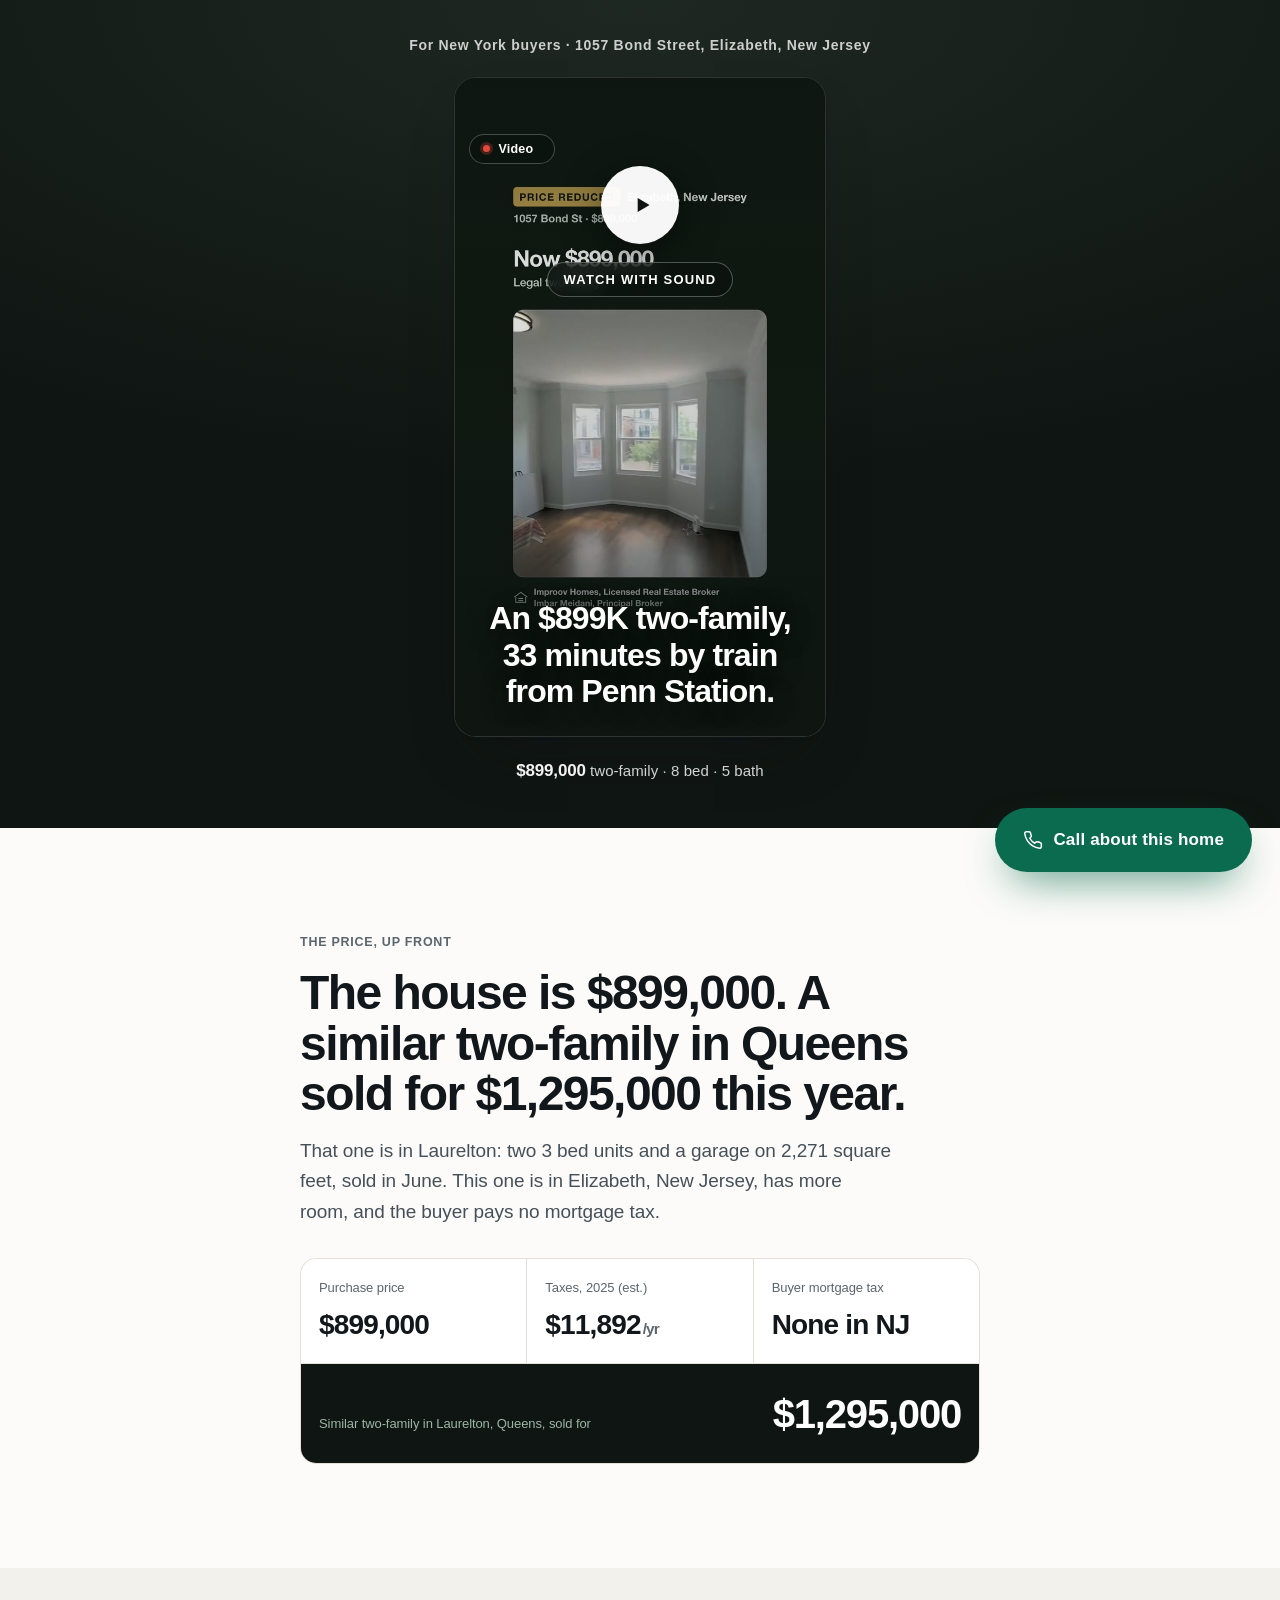
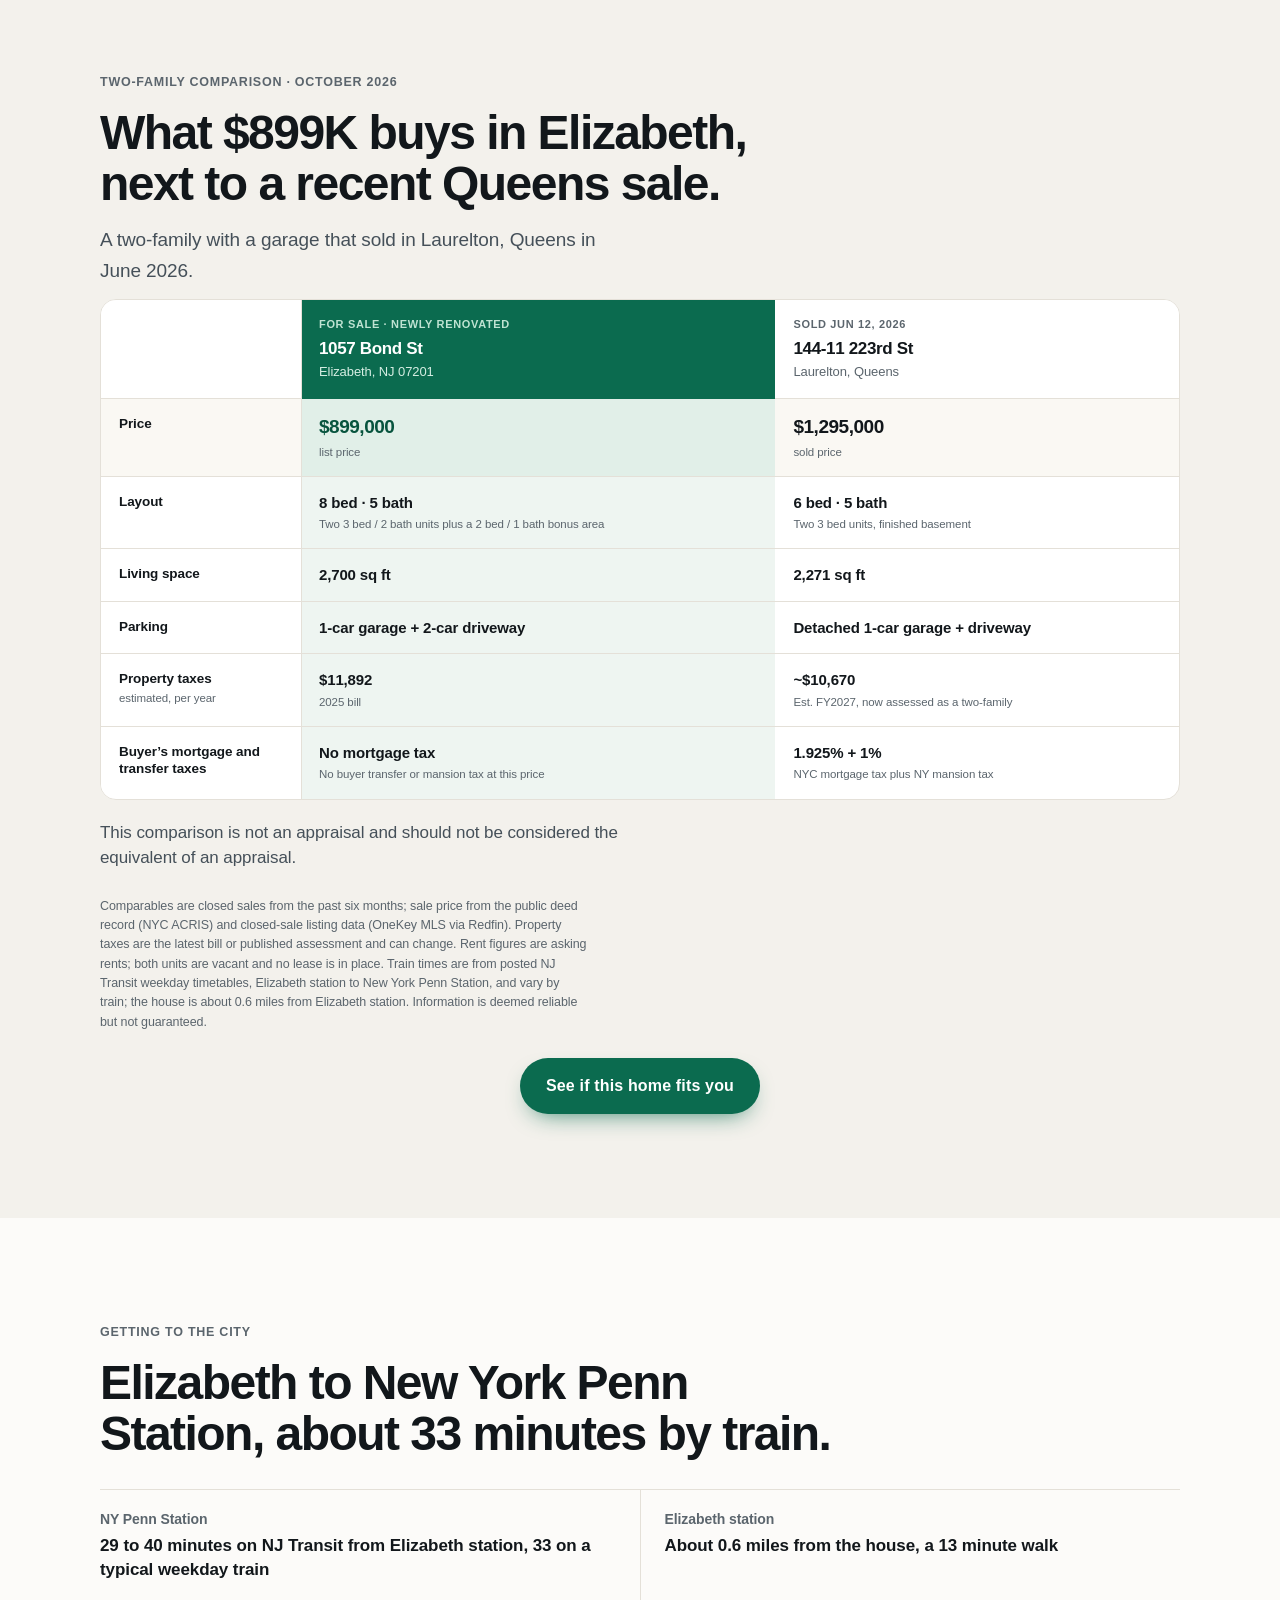
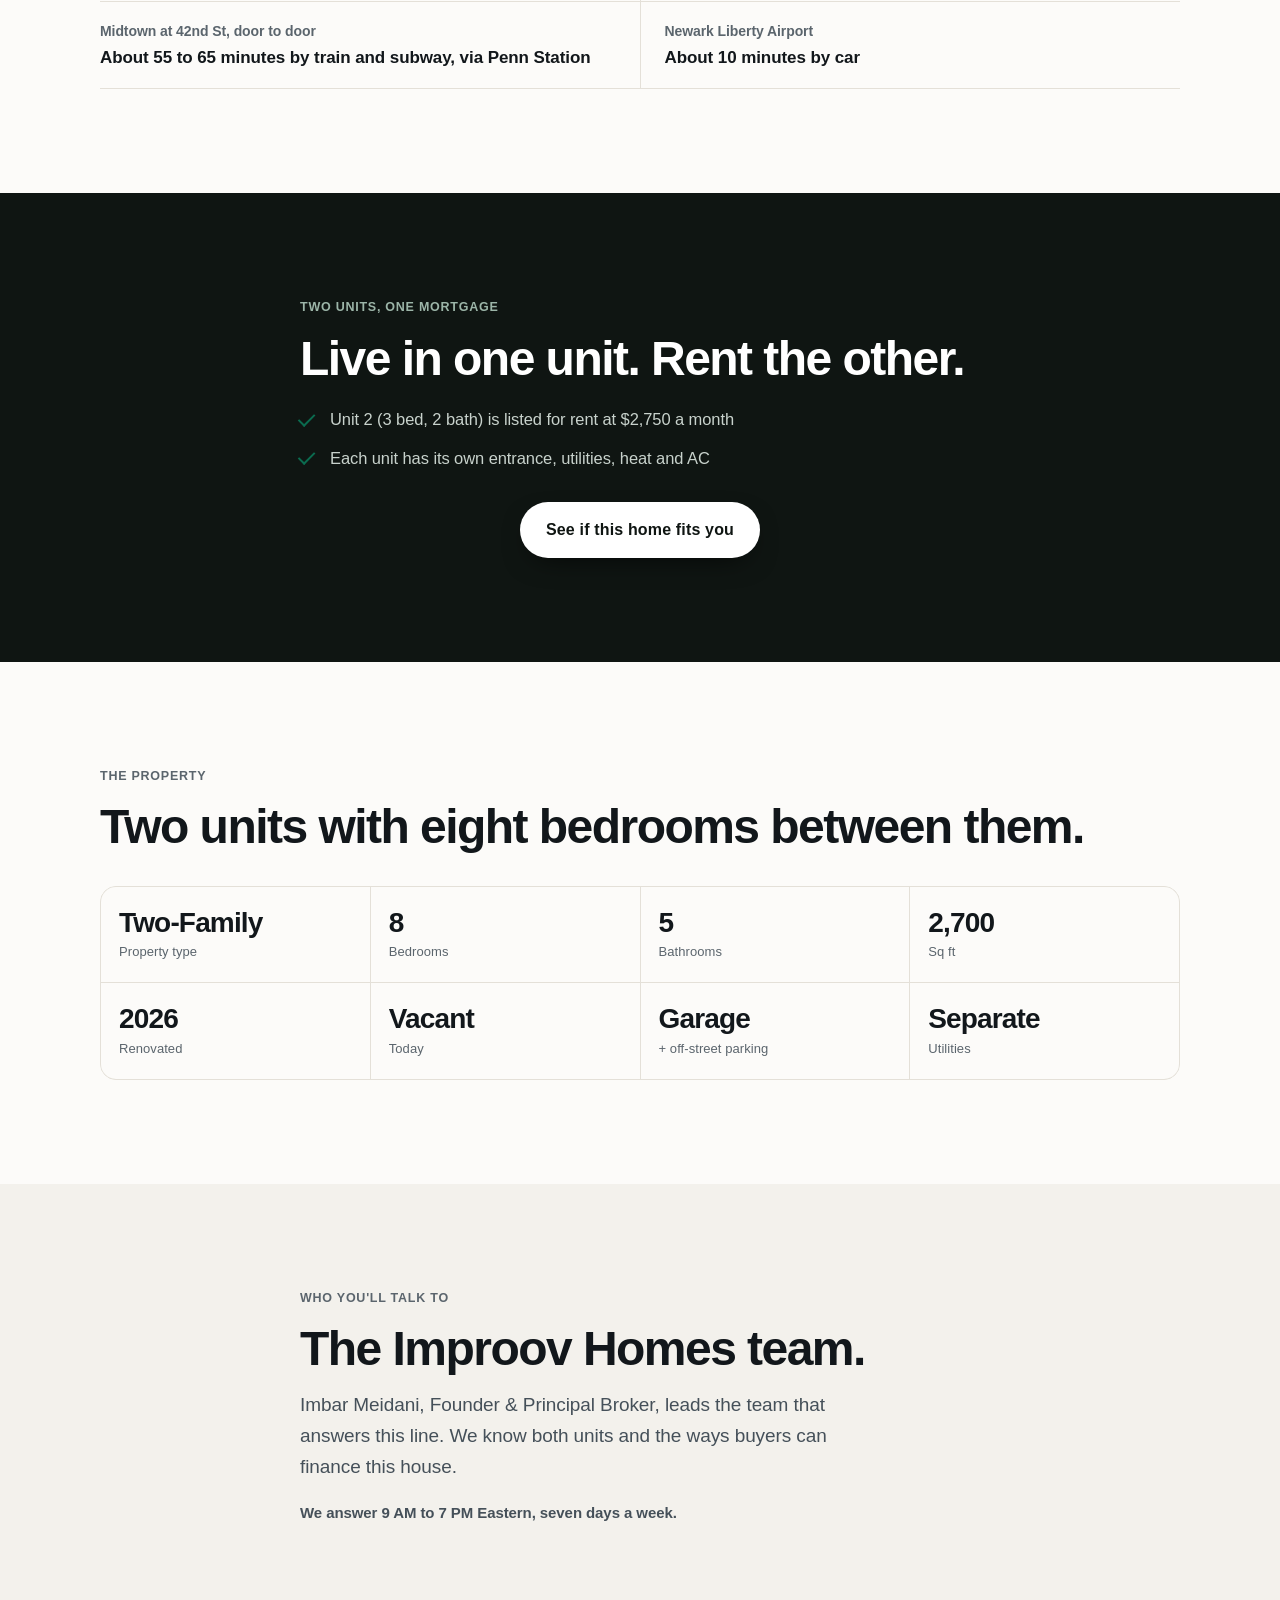
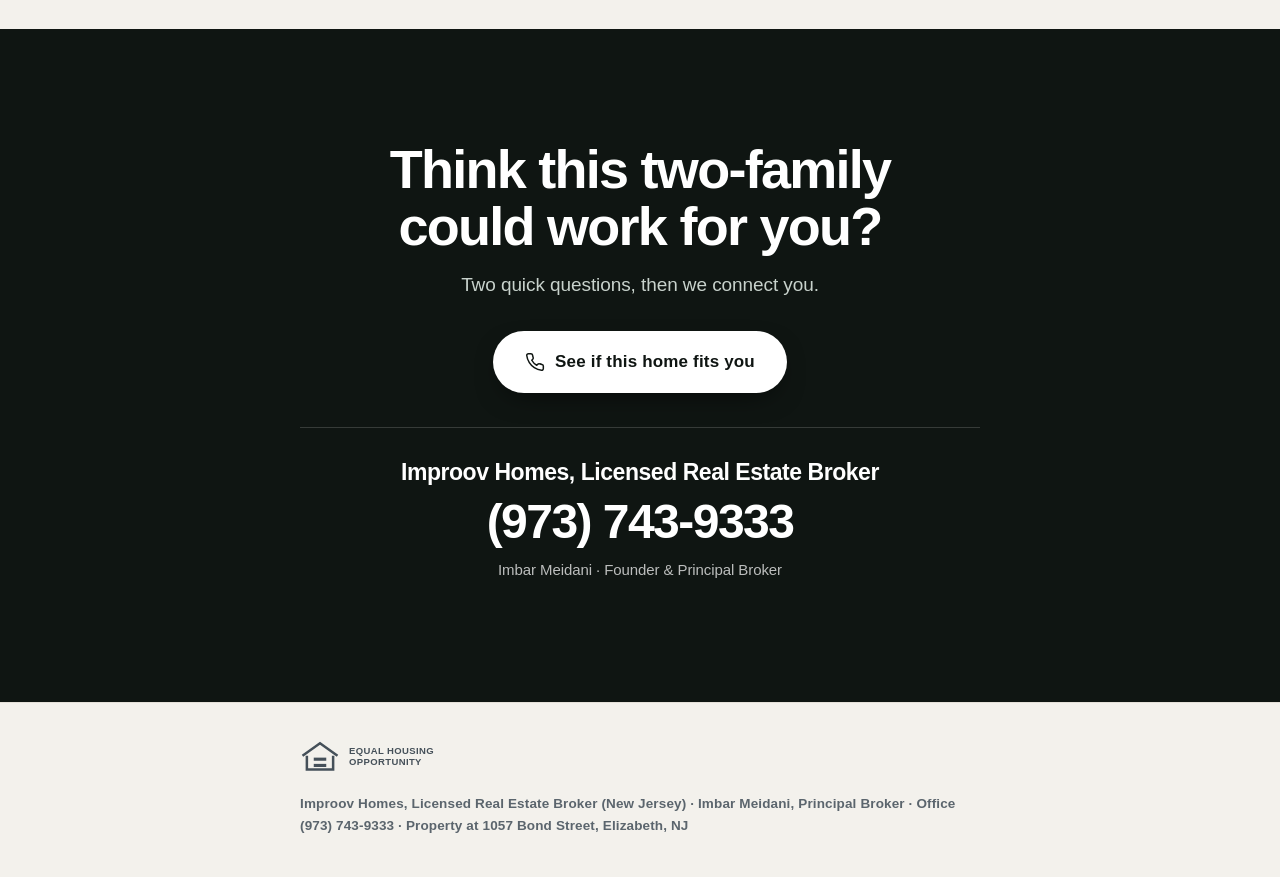
==== commit f1dd0b97: "All pages: $899,000, no phone number before the questions, voiced lead video Price: the main page an" ====
--- a/ny/index.html
+++ b/ny/index.html
@@ -3,6 +3,7 @@
 <head>
 <meta charset="utf-8">
 <meta name="viewport" content="width=device-width, initial-scale=1, viewport-fit=cover">
+<meta name="format-detection" content="telephone=no">
 
 <!-- Meta Pixel Code -->
 <script>
@@ -21,12 +22,12 @@
 src="https://www.facebook.com/tr?id=309890672012145&ev=PageView&noscript=1"
 /></noscript>
 <!-- End Meta Pixel Code -->
-<title>$999K Two-Family in Elizabeth NJ, Compared to New York | Improov Homes</title>
-<meta name="description" content="1057 Bond Street, Elizabeth NJ: a renovated $999,000 two-family next to a similar two-family that sold in Queens, about 33 minutes by train from Penn Station.">
+<title>$899K Two-Family in Elizabeth NJ, Compared to New York | Improov Homes</title>
+<meta name="description" content="1057 Bond Street, Elizabeth NJ: a renovated $899,000 two-family next to a similar two-family that sold in Queens, about 33 minutes by train from Penn Station.">
 <meta name="robots" content="noindex,nofollow">
 <meta name="theme-color" content="#0F1512">
-<meta property="og:title" content="$999K two-family in Elizabeth NJ, compared to New York">
-<meta property="og:description" content="A renovated $999,000 two-family in Elizabeth NJ, next to a recent Queens sale.">
+<meta property="og:title" content="$899K two-family in Elizabeth NJ, compared to New York">
+<meta property="og:description" content="A renovated $899,000 two-family in Elizabeth NJ, next to a recent Queens sale.">
 <meta property="og:type" content="website">
 <meta property="og:image" content="https://snikzik.github.io/Improov-Homes/img/hero-15sec-open-poster.jpg">
 <meta property="og:url" content="https://snikzik.github.io/Improov-Homes/ny/">
@@ -46,7 +47,8 @@
              data-video="hero"
              playsinline
              preload="metadata"
-             src="../videos/web/hero-15sec-open.mp4"></video>
+             poster="../videos/web/lead-899-poster.jpg"
+             src="../videos/web/lead-899.mp4"></video>
 
       <button class="vcover" id="heroCover" type="button" aria-label="Play video with sound">
         <span class="vcover__scrim"></span>
@@ -55,7 +57,7 @@
             <svg viewBox="0 0 24 24" width="26" height="26" fill="currentColor"><path d="M8 5.5 19 12 8 18.5Z"/></svg>
           </span>
           <span class="vcover__sound">Watch with sound</span>
-          <span class="vcover__line">A $999K two-family, 33 minutes by train from Penn Station.</span>
+          <span class="vcover__line">An $899K two-family, 33 minutes by train from Penn Station.</span>
         </span>
         <span class="vchip"><span class="vchip__dot"></span>Video<span class="vchip__time" data-duration></span></span>
       </button>
@@ -99,7 +101,7 @@
 <section class="sec sec--alt" id="compare">
   <div class="wrap">
     <p class="eyebrow" data-compare-eyebrow></p>
-    <h2 class="h2">What $999K buys in Elizabeth, next to a recent Queens sale.</h2>
+    <h2 class="h2">What $899K buys in Elizabeth, next to a recent Queens sale.</h2>
     <p class="lede">A two-family with a garage that sold in Laurelton, Queens in June 2026<span data-fin="on" hidden>, run through the same 3.5% down FHA math</span>.</p>
 
     <p class="cmp__hint" aria-hidden="true">Swipe to compare</p>
--- a/styles.css
+++ b/styles.css
@@ -62,7 +62,6 @@
   font-size:12.5px;font-weight:600;letter-spacing:.06em;text-transform:uppercase;
   color:var(--ink-3);margin-bottom:16px
 }
-.eyebrow::before{content:"";width:22px;height:2px;background:var(--accent);flex:none}
 .center .eyebrow{justify-content:center}
 .h2{
   font-family:var(--display);
@@ -93,7 +92,7 @@
 .btn--onDark{background:#fff;color:var(--dark);box-shadow:0 10px 30px -14px rgba(0,0,0,.9)}
 .btn--onDark:hover{background:#F0EFEA}
 .btn__ico{display:inline-flex}
-.sec .btn{margin-top:30px}
+.sec .btn{display:flex;width:fit-content;margin:30px auto 0}
 
 :where(a,button):focus-visible{outline:3px solid var(--gold);outline-offset:3px}
 
@@ -216,6 +215,26 @@
 }
 .card__net-sub{font-size:12.5px;color:var(--ink-3);margin-top:2px}
 .card .btn{margin-top:20px;width:100%}
+.card__ksub{display:block;margin-top:2px;font-size:12px;line-height:1.35;color:var(--ink-3)}
+/* Reg Z: the loan example sits in the card next to the numbers, at body size */
+.card__loan{margin-top:16px;font-size:16px;line-height:1.55;color:var(--ink-2)}
+.cards[hidden],[data-fin][hidden]{display:none !important}
+
+/* ---------- prices-only band (shown until a lender APR is in app.js) ---------- */
+.facts{
+  margin:30px 0 0;display:grid;grid-template-columns:1fr 1fr;gap:1px;
+  background:var(--line);border:1px solid var(--line);border-radius:var(--r);overflow:hidden
+}
+.facts > div{background:var(--white);padding:18px 18px 16px;display:flex;flex-direction:column;gap:4px}
+.facts > div:first-child{grid-column:1 / -1}
+.facts dt{font-size:13px;font-weight:500;color:var(--ink-3)}
+.facts dd{margin:0;font-size:clamp(22px,5.6vw,28px);font-weight:700;letter-spacing:-.03em;font-variant-numeric:tabular-nums}
+.facts dd small{font-size:.55em;font-weight:600;color:var(--ink-3);margin-left:2px}
+.facts__note{margin-top:14px;font-size:15px;line-height:1.5;color:var(--ink-2);max-width:62ch}
+@media (min-width:900px){
+  .facts{grid-template-columns:repeat(3,1fr)}
+  .facts > div:first-child{grid-column:auto}
+}
 
 /* ---------- lists ---------- */
 .ticks{margin-top:22px;display:grid;gap:12px}
@@ -245,18 +264,18 @@
 
 /* ---------- final / footer ---------- */
 /* NJ: a standalone listing page must carry the brokerage's phone number in
-   wording as large as the predominant wording on the page — so it is set at
-   headline scale, not footer scale. */
+   wording as large as the predominant wording on the page, so the office line
+   is set at headline scale, not footer scale. Plain text, not a link: the
+   campaign number is only shown inside the call questions popup. */
 .broker{margin-top:34px;padding-top:26px;border-top:1px solid rgba(255,255,255,.16)}
 .broker__brand{
-  margin:0;color:#fff;font-size:clamp(19px,4.6vw,23px);font-weight:700;letter-spacing:-.02em
+  margin:0;color:#fff;font-size:clamp(19px,4.6vw,23px);font-weight:700;letter-spacing:-.02em;text-wrap:balance
 }
 .broker__num{
   display:inline-block;margin-top:6px;color:#fff;text-decoration:none;
   font-size:clamp(31px,7vw,48px);font-weight:700;line-height:1.05;
   letter-spacing:-.032em;font-variant-numeric:tabular-nums
 }
-.broker__num:hover{text-decoration:underline;text-underline-offset:5px}
 .broker__person{margin:10px 0 0;color:rgba(255,255,255,.72);font-size:15px;font-weight:500}
 .foot{padding:34px 0 40px;background:var(--paper-2);border-top:1px solid var(--line)}
 .foot__row{display:flex;align-items:center;gap:16px;flex-wrap:wrap}
@@ -275,7 +294,6 @@
   border-top:1px solid var(--line);
 }
 .sticky .btn{min-height:56px}
-.sticky__num{display:none}
 
 /* ---------- desktop ---------- */
 @media (min-width:900px){
@@ -306,8 +324,6 @@
     width:auto;padding:0 28px;min-height:64px;font-size:17px;
     box-shadow:0 18px 44px -16px rgba(11,107,79,.85)
   }
-  .sticky__num{display:inline;font-variant-numeric:tabular-nums;opacity:.85;margin-left:4px}
-  .sticky__label::after{content:" ·";opacity:.55}
 }
 
 @media (prefers-reduced-motion:reduce){
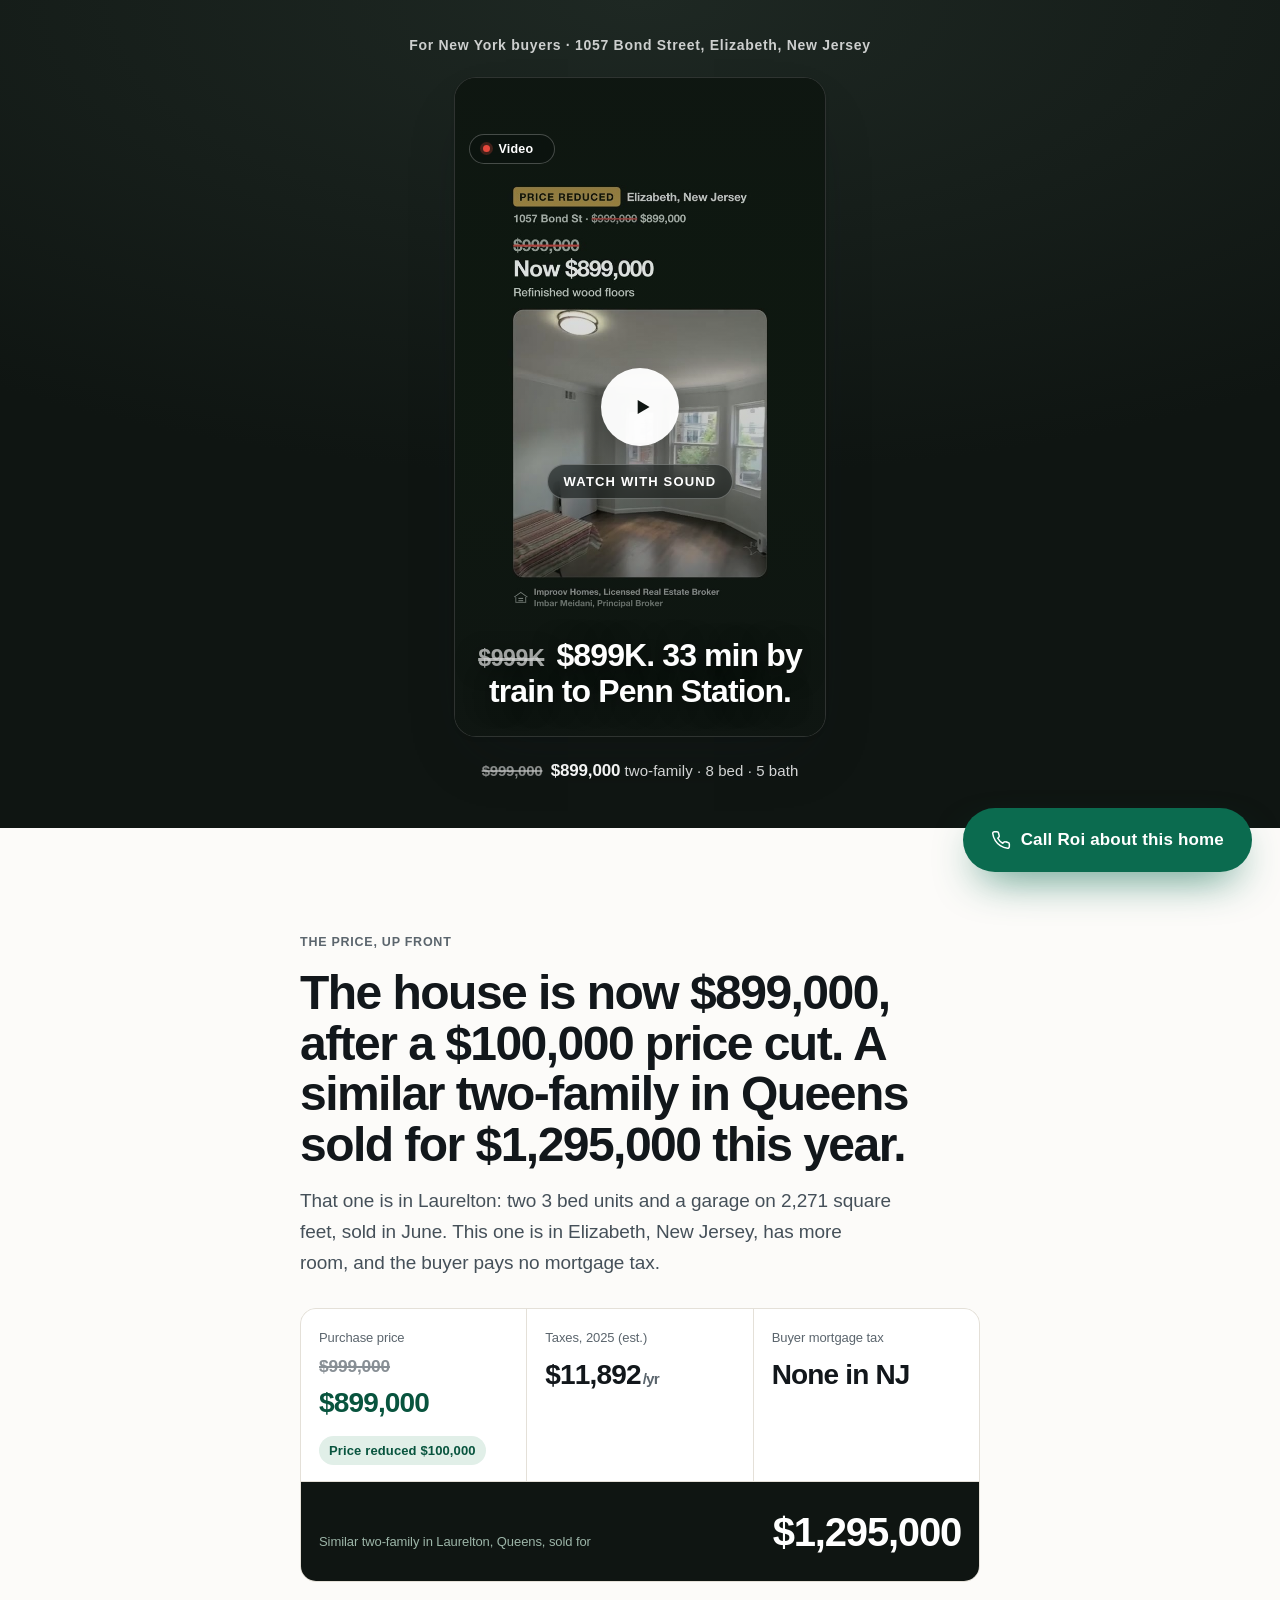
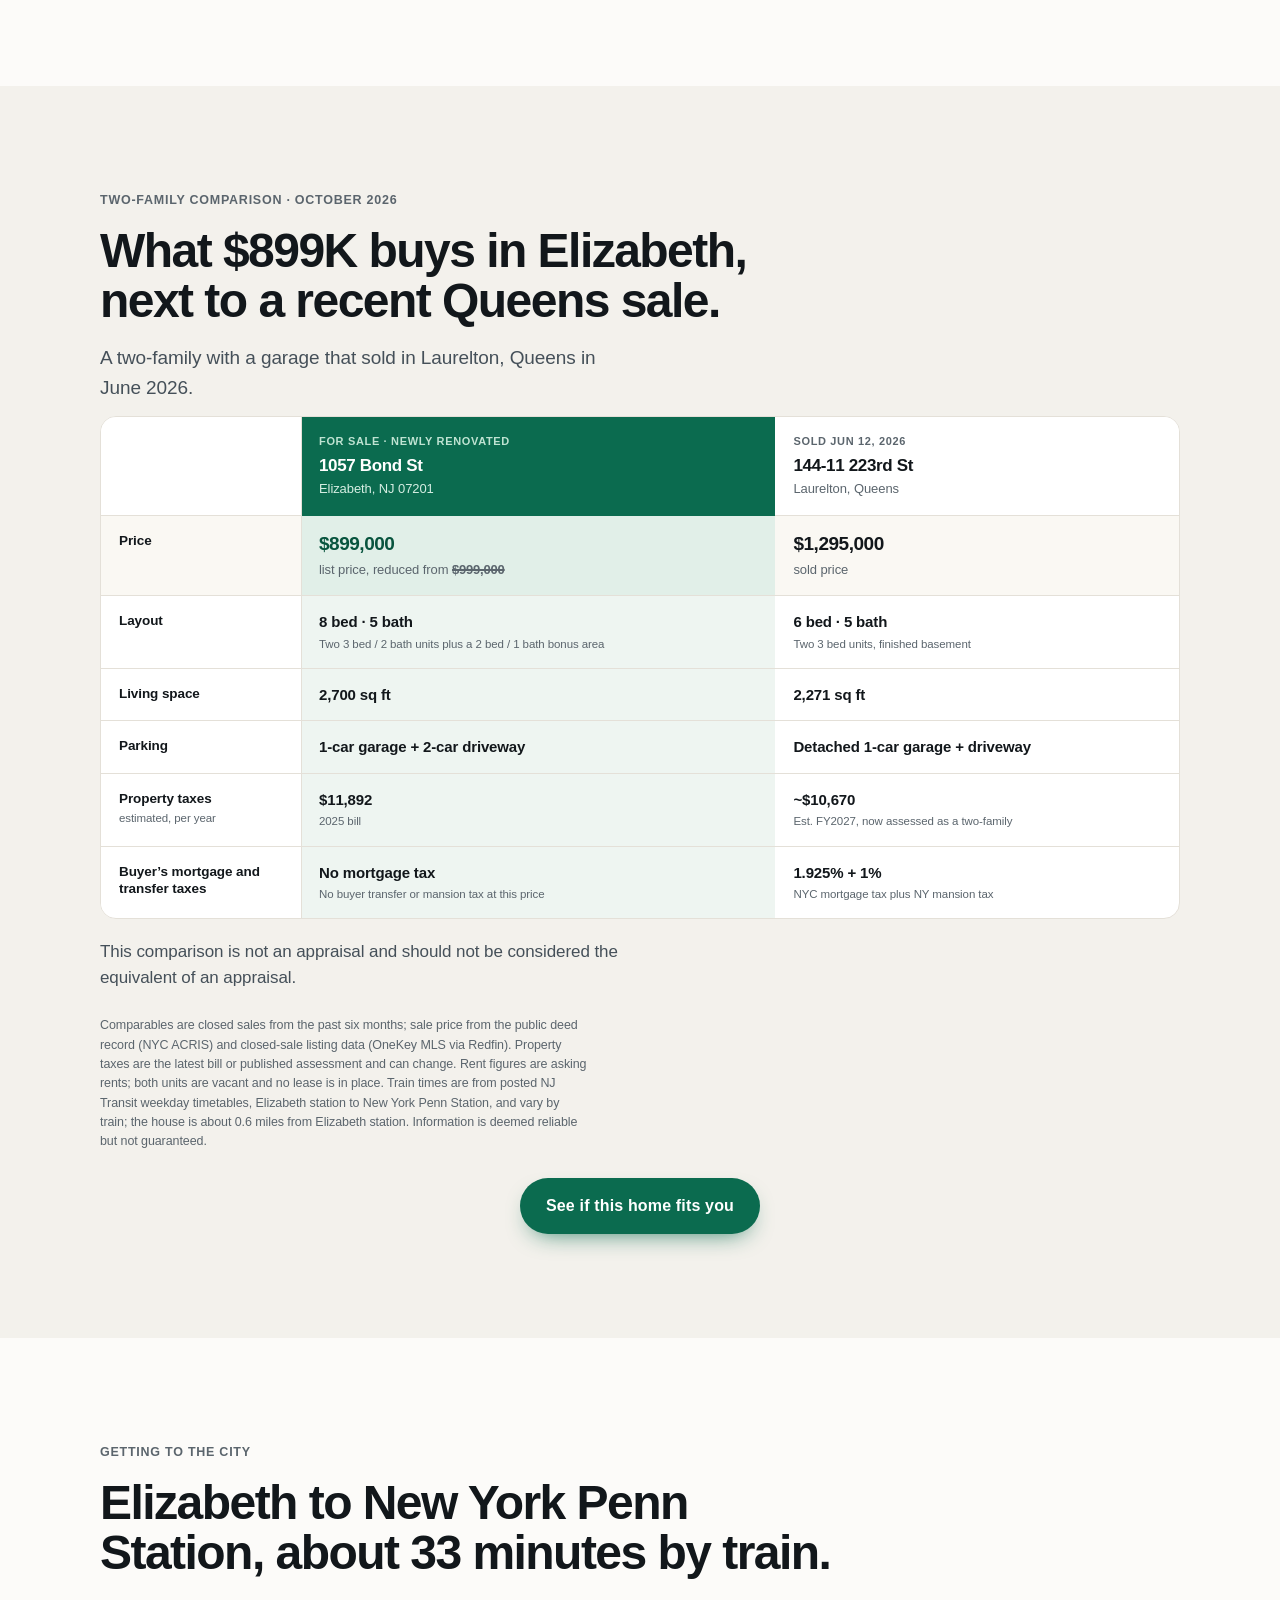
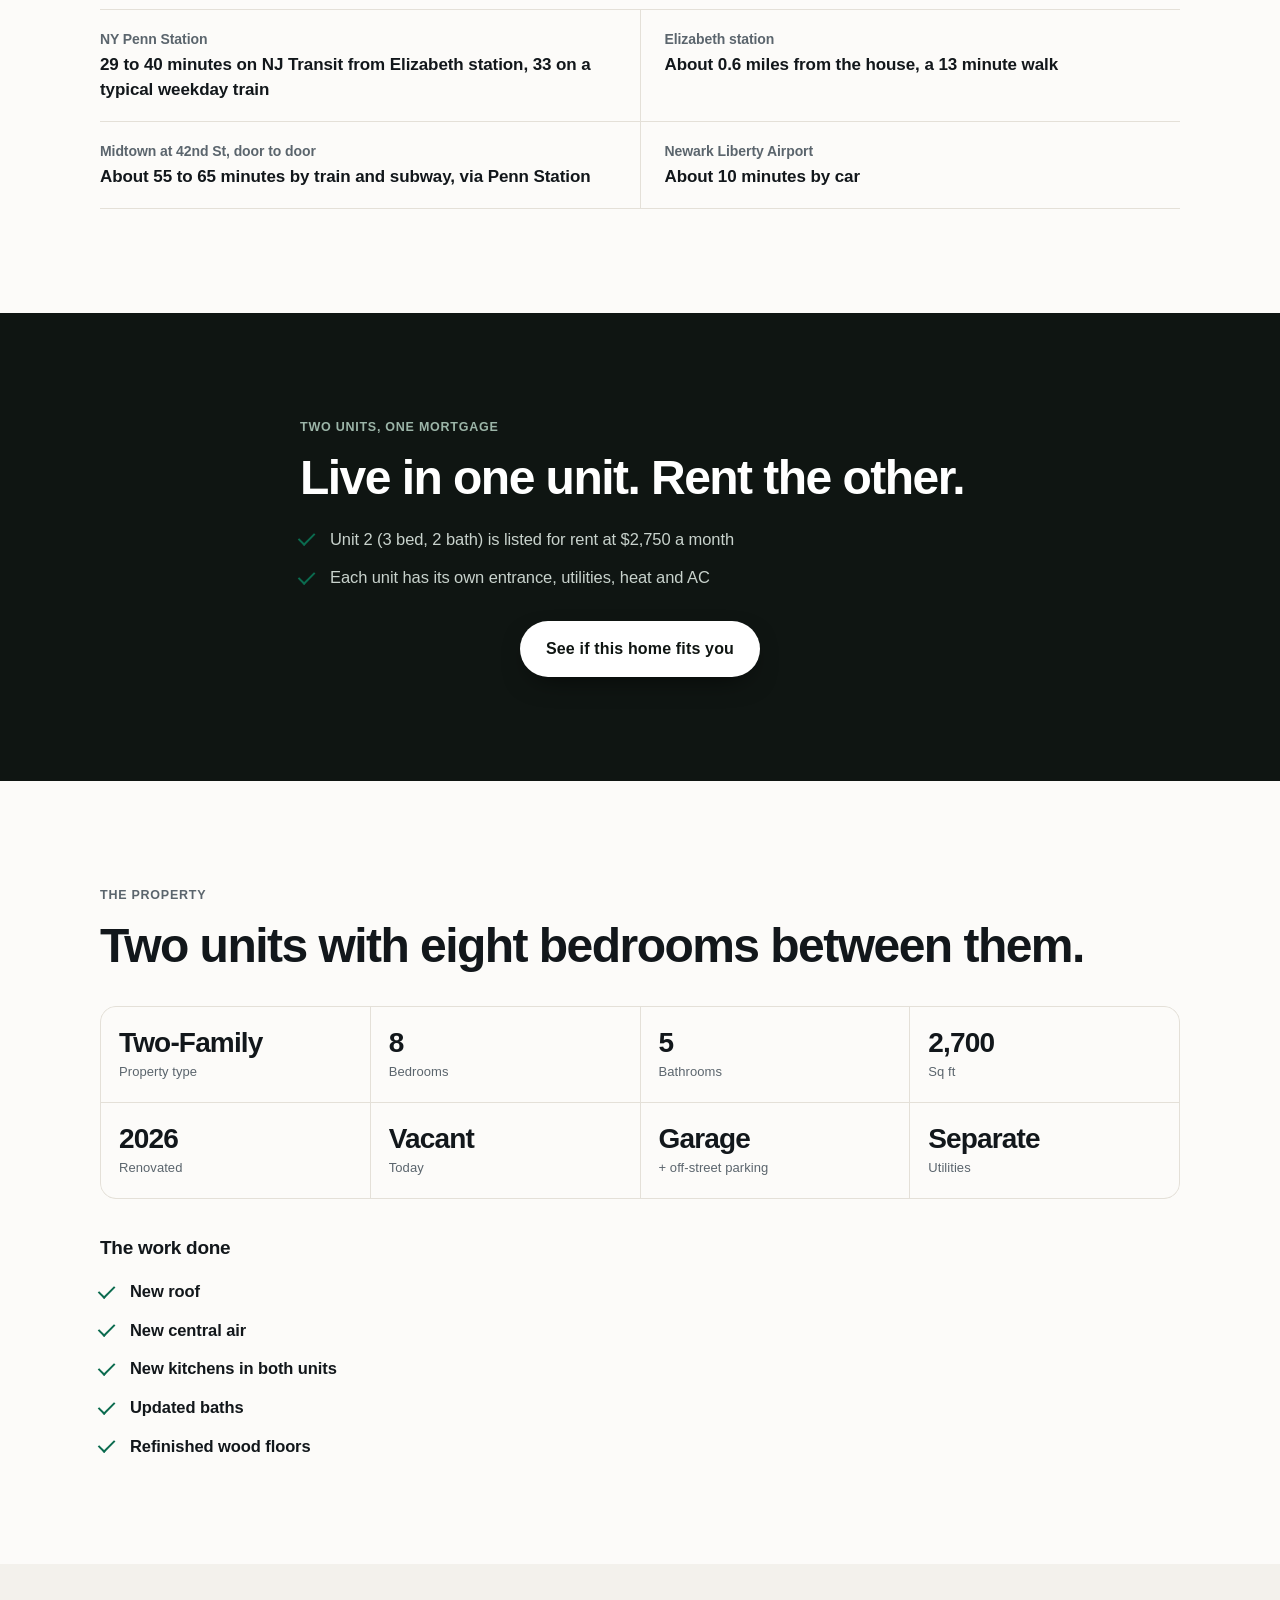
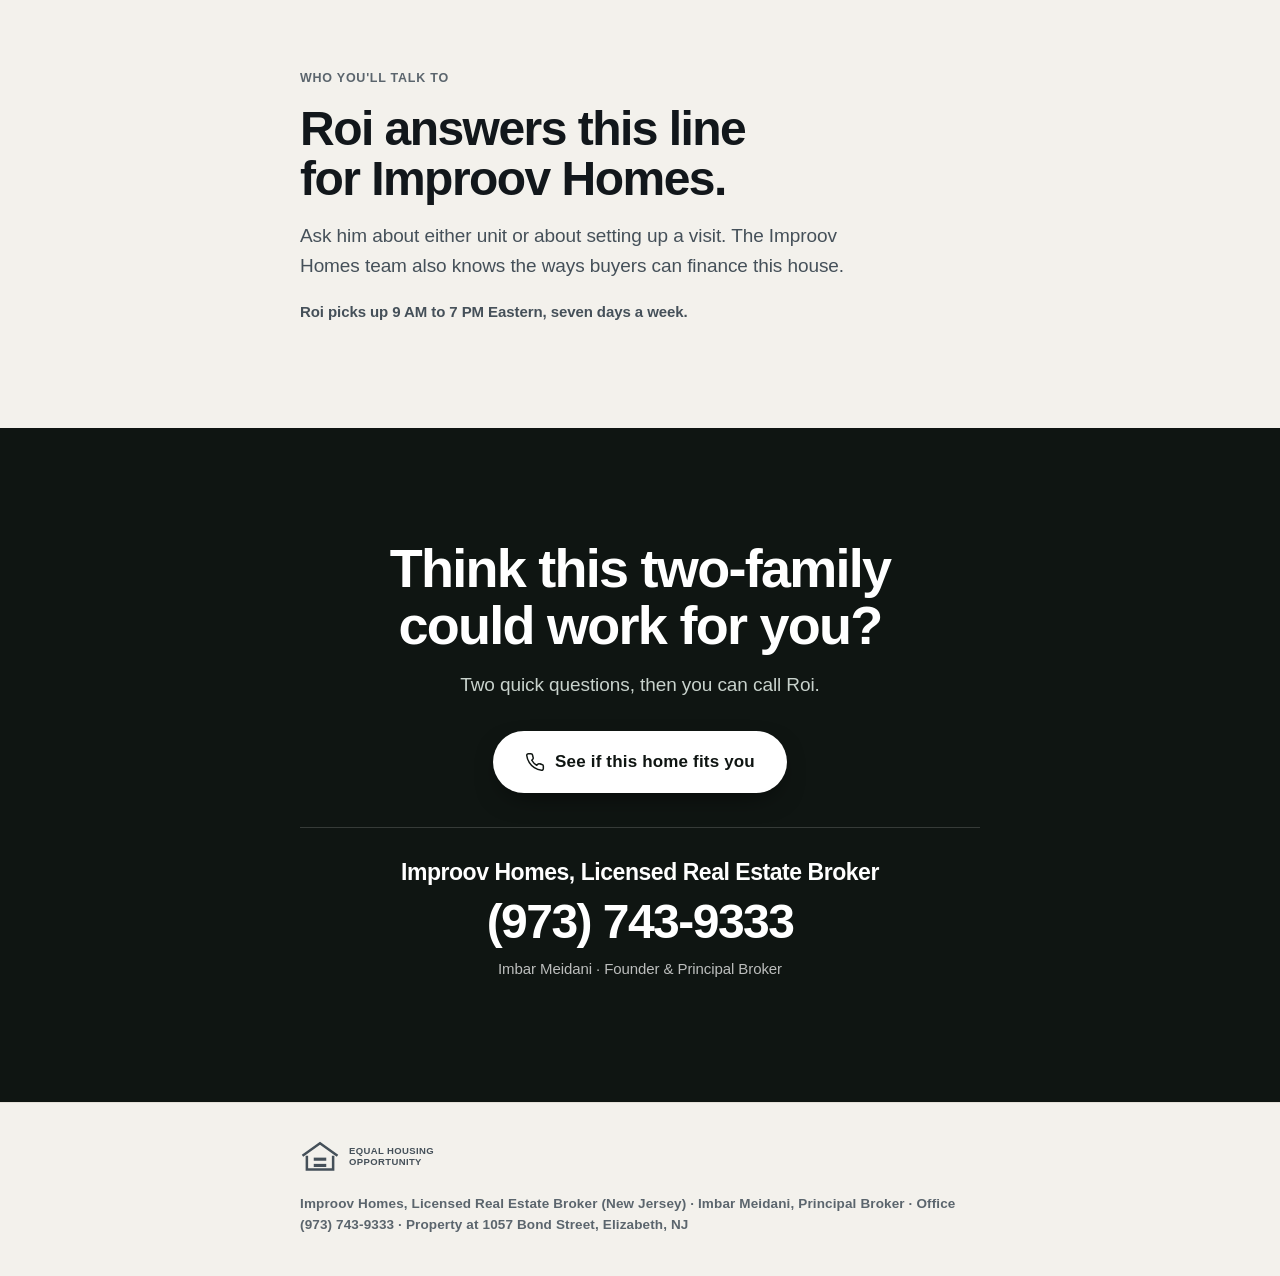
==== commit 1da46464: "Client feedback 23 Oct: old price struck through, Roi, full work list From Imbar and Roi (22 Oct): -" ====
--- a/ny/index.html
+++ b/ny/index.html
@@ -57,13 +57,13 @@
             <svg viewBox="0 0 24 24" width="26" height="26" fill="currentColor"><path d="M8 5.5 19 12 8 18.5Z"/></svg>
           </span>
           <span class="vcover__sound">Watch with sound</span>
-          <span class="vcover__line">An $899K two-family, 33 minutes by train from Penn Station.</span>
+          <span class="vcover__line"><s class="was"><span class="sr">Was </span>$999K</s> <strong class="now"><span class="sr">now </span>$899K</strong>. 33 min by train to Penn Station.</span>
         </span>
         <span class="vchip"><span class="vchip__dot"></span>Video<span class="vchip__time" data-duration></span></span>
       </button>
     </div>
 
-    <p class="hero__price"><strong data-fact="price"></strong> two-family &middot; <span data-fact="beds"></span> bed &middot; <span data-fact="baths"></span> bath</p>
+    <p class="hero__price"><s class="was"><span class="sr">Was </span><span data-fact="oldPrice"></span></s> <strong><span class="sr">now </span><span data-fact="price"></span></strong> two-family &middot; <span data-fact="beds"></span> bed &middot; <span data-fact="baths"></span> bath</p>
   </div>
 </header>
 
@@ -74,20 +74,20 @@
   <div class="wrap wrap--narrow">
     <p class="eyebrow">The price, up front</p>
     <div data-fin="off">
-      <h2 class="h2">The house is <span data-fact="price"></span>. A similar two-family in Queens sold for <span data-fact="compPrice"></span> this year.</h2>
+      <h2 class="h2">The house is now <span data-fact="price"></span>, after a <span data-fact="priceCut"></span> price cut. A similar two-family in Queens sold for <span data-fact="compPrice"></span> this year.</h2>
       <p class="lede">That one is in Laurelton: two 3 bed units and a garage on 2,271 square feet, sold in June. This one is in Elizabeth, New Jersey, has more room, and the buyer pays no mortgage tax.</p>
       <dl class="priceband">
-        <div><dt>Purchase price</dt><dd data-fact="price"></dd></div>
+        <div class="priceband__price"><dt>Purchase price</dt><dd><s class="was"><span class="sr">Was </span><span data-fact="oldPrice"></span></s> <span class="now"><span class="sr">now </span><span data-fact="price"></span></span></dd><dd class="priceband__cut">Price reduced <span data-fact="priceCut"></span></dd></div>
         <div><dt>Taxes, 2025 (est.)</dt><dd><span data-fact="taxes"></span><small>/yr</small></dd></div>
         <div><dt>Buyer mortgage tax</dt><dd>None in NJ</dd></div>
         <div class="priceband__total"><dt>Similar two-family in Laurelton, Queens, sold for</dt><dd data-fact="compPrice"></dd></div>
       </dl>
     </div>
     <div data-fin="on" hidden>
-      <h2 class="h2">The house is <span data-fact="price"></span>. Cash to close is about <span data-fact="cashToClose"></span>.</h2>
+      <h2 class="h2">The house is now <span data-fact="price"></span>. Cash to close is about <span data-fact="cashToClose"></span>.</h2>
       <p class="lede">That covers an estimated <span data-fact="downPercent"></span> FHA down payment and estimated closing costs, to a qualified buyer who will live in one of the units.</p>
       <dl class="priceband">
-        <div><dt>Purchase price</dt><dd data-fact="price"></dd></div>
+        <div class="priceband__price"><dt>Purchase price</dt><dd><s class="was"><span class="sr">Was </span><span data-fact="oldPrice"></span></s> <span class="now"><span class="sr">now </span><span data-fact="price"></span></span></dd><dd class="priceband__cut">Price reduced <span data-fact="priceCut"></span></dd></div>
         <div><dt>Est. down payment, <span data-fact="downPercent"></span></dt><dd data-fact="downPayment"></dd></div>
         <div><dt>Est. closing costs</dt><dd data-fact="closing"></dd></div>
         <div class="priceband__total"><dt>Est. cash to close</dt><dd data-fact="cashToClose"></dd></div>
@@ -138,6 +138,8 @@
     <p class="eyebrow">The property</p>
     <h2 class="h2">Two units with eight bedrooms between them.</h2>
     <ul class="specs" id="specsList"><!-- rendered from propertyConfig --></ul>
+    <h3 class="work__h">The work done</h3>
+    <ul class="ticks work" id="workList"><!-- rendered from workDone --></ul>
   </div>
 </section>
 
@@ -145,8 +147,8 @@
 <section class="sec sec--alt" id="team">
   <div class="wrap wrap--narrow">
     <p class="eyebrow">Who you'll talk to</p>
-    <h2 class="h2">The Improov Homes team.</h2>
-    <p class="lede">Imbar Meidani, Founder &amp; Principal Broker, leads the team that answers this line. We know both units and the ways buyers can finance this house.</p>
+    <h2 class="h2">Roi answers this line for Improov Homes.</h2>
+    <p class="lede">Ask him about either unit or about setting up a visit. The Improov Homes team also knows the ways buyers can finance this house.</p>
     <p class="hours" data-hours-text></p>
   </div>
 </section>
@@ -155,7 +157,7 @@
 <section class="sec sec--final" id="final">
   <div class="wrap wrap--narrow center">
     <h2 class="h2 h2--xl">Think this two-family could work for you?</h2>
-    <p class="lede">Two quick questions, then we connect you.</p>
+    <p class="lede">Two quick questions, then you can call Roi.</p>
     <a class="btn btn--call btn--lg btn--onDark" href="#" data-call data-loc="final">
       <span class="btn__ico" aria-hidden="true"><svg viewBox="0 0 24 24" width="20" height="20" fill="none" stroke="currentColor" stroke-width="1.8" stroke-linecap="round" stroke-linejoin="round"><path d="M22 16.9v3a2 2 0 0 1-2.2 2 19.8 19.8 0 0 1-8.6-3.1 19.5 19.5 0 0 1-6-6A19.8 19.8 0 0 1 2.1 4.2 2 2 0 0 1 4.1 2h3a2 2 0 0 1 2 1.7c.1 1 .4 1.9.7 2.8a2 2 0 0 1-.5 2.1L8.1 9.9a16 16 0 0 0 6 6l1.3-1.3a2 2 0 0 1 2.1-.4c.9.3 1.8.6 2.8.7a2 2 0 0 1 1.7 2Z"/></svg></span>
       See if this home fits you
@@ -191,7 +193,7 @@
 <div class="sticky" id="stickyBar">
   <a class="btn btn--call btn--block" href="#" data-call data-loc="sticky">
     <span class="btn__ico" aria-hidden="true"><svg viewBox="0 0 24 24" width="20" height="20" fill="none" stroke="currentColor" stroke-width="1.8" stroke-linecap="round" stroke-linejoin="round"><path d="M22 16.9v3a2 2 0 0 1-2.2 2 19.8 19.8 0 0 1-8.6-3.1 19.5 19.5 0 0 1-6-6A19.8 19.8 0 0 1 2.1 4.2 2 2 0 0 1 4.1 2h3a2 2 0 0 1 2 1.7c.1 1 .4 1.9.7 2.8a2 2 0 0 1-.5 2.1L8.1 9.9a16 16 0 0 0 6 6l1.3-1.3a2 2 0 0 1 2.1-.4c.9.3 1.8.6 2.8.7a2 2 0 0 1 1.7 2Z"/></svg></span>
-    <span class="sticky__label">Call about this home</span>
+    <span class="sticky__label">Call Roi about this home</span>
   </a>
 </div>
 
--- a/styles.css
+++ b/styles.css
@@ -75,6 +75,16 @@
 .center .lede{margin-left:auto;margin-right:auto}
 .role{margin-top:6px;font-size:15px;font-weight:600;letter-spacing:.01em;color:var(--ink-3)}
 .disclosure{margin-top:26px;font-size:12.5px;line-height:1.55;color:var(--ink-3);max-width:70ch}
+.sr{position:absolute;width:1px;height:1px;overflow:hidden;clip:rect(0 0 0 0);clip-path:inset(50%);white-space:nowrap}
+
+/* ---------- price cut: the old price struck through, then the new one ----------
+   Client rule: $999,000 never appears without the strikethrough. */
+s.was{
+  color:var(--ink-3);font-weight:600;font-size:.62em;letter-spacing:-.015em;white-space:nowrap;
+  text-decoration:line-through;text-decoration-thickness:max(2px,.09em);text-decoration-color:currentColor;
+  margin-right:.1em
+}
+.now{white-space:nowrap}
 
 /* ---------- buttons ---------- */
 .btn{
@@ -151,6 +161,9 @@
   max-width:17ch;text-shadow:0 2px 24px rgba(0,0,0,.55);
 }
 .vcover--sm .vcover__inner{gap:14px}
+.vcover__cut{display:block;font-size:.5em;font-weight:700;letter-spacing:.08em;text-transform:uppercase}
+.vcover__price{display:block;margin-top:4px;font-size:1.45em;line-height:1.02}
+.vcover s.was{color:rgba(255,255,255,.8)}
 
 /* hero: play badge centred, headline at the bottom of the frame, clear of Imbar */
 .hero .vcover__inner{position:absolute;inset:0;justify-content:center;gap:18px}
@@ -230,6 +243,8 @@
 .facts dt{font-size:13px;font-weight:500;color:var(--ink-3)}
 .facts dd{margin:0;font-size:clamp(22px,5.6vw,28px);font-weight:700;letter-spacing:-.03em;font-variant-numeric:tabular-nums}
 .facts dd small{font-size:.55em;font-weight:600;color:var(--ink-3);margin-left:2px}
+.facts dd s.was{font-size:.74em}
+.facts .facts__cut{font-size:13px;font-weight:600;letter-spacing:0;color:var(--accent)}
 .facts__note{margin-top:14px;font-size:15px;line-height:1.5;color:var(--ink-2);max-width:62ch}
 @media (min-width:900px){
   .facts{grid-template-columns:repeat(3,1fr)}
@@ -245,6 +260,9 @@
   transform:rotate(-45deg) translateY(-2px)
 }
 .ticks--row{display:flex;flex-wrap:wrap;gap:12px 26px}
+.subhead{margin-top:40px;font-size:clamp(20px,4.8vw,24px);font-weight:700;line-height:1.2;letter-spacing:-.02em}
+.subhead + .ticks{margin-top:16px}
+@media (min-width:700px){.ticks--cols{grid-template-columns:repeat(2,minmax(0,1fr));column-gap:32px;max-width:640px}}
 
 .specs{margin-top:34px;display:grid;grid-template-columns:repeat(2,1fr);gap:1px;background:var(--line);border:1px solid var(--line);border-radius:var(--r);overflow:hidden}
 .specs li{background:var(--paper);padding:20px 18px;display:flex;flex-direction:column;gap:2px}
--- a/ny/ny.css
+++ b/ny/ny.css
@@ -8,8 +8,18 @@
 /* darker secondary grey: #7C868E failed WCAG AA on the paper background */
 .ny{--ink-3:#5B656D}
 
-/* the play button and its label sit over the house, not over Imbar's face */
-.ny .hero .vcover__inner{justify-content:flex-start;padding-top:24%}
+/* hero cover: the poster's price headline fills roughly 16% to 34% of the frame,
+   so the play button and its label sit lower, over the room photo, and the cover
+   line stays pinned to the bottom. The empty ::before is a spacer that holds the
+   button at about 46% down and gives way first if the cover line needs the room. */
+.ny .hero .vcover__inner{justify-content:flex-start;gap:0;padding:0 18px 26px}
+.ny .hero .vcover__inner::before{content:"";flex:0 1 46%;min-height:0}
+.ny .hero .vcover__play,.ny .hero .vcover__sound{flex-shrink:0}
+.ny .hero .vcover__sound{margin-top:18px}
+.ny .hero .vcover__line{
+  position:relative;left:auto;right:auto;bottom:auto;
+  flex-shrink:0;align-self:stretch;margin:auto 0 0;padding-top:18px
+}
 
 /* no one-word last lines */
 .ny p,.ny li,.ny dt,.ny .broker__brand{text-wrap:pretty}
@@ -24,6 +34,29 @@
   font-size:15px;font-weight:500;letter-spacing:.005em
 }
 .hero__price strong{color:#fff;font-weight:700;font-size:17px;letter-spacing:-.01em}
+
+/* ---------- price cut: old price struck through, new price prominent ---------- */
+s.was{
+  text-decoration:line-through;text-decoration-thickness:2px;text-decoration-color:currentColor;
+  font-weight:600;opacity:.72;white-space:nowrap
+}
+.ny .vcover__line s.was{font-size:.72em;margin-right:.18em;opacity:.8;text-decoration-thickness:3px}
+.ny .vcover__line strong.now{font-weight:800;white-space:nowrap}
+.hero__price s.was{color:rgba(255,255,255,.7);font-size:15px;margin-right:4px}
+.priceband__price dd s.was{display:block;font-size:.62em;color:var(--ink-3);letter-spacing:-.01em}
+.priceband__price dd .now{display:block;color:var(--accent-2)}
+.priceband dd.priceband__cut{
+  align-self:flex-start;margin-top:6px;padding:4px 10px;border-radius:999px;
+  background:#E1EFE8;color:var(--accent-2);font-size:13px;font-weight:700;letter-spacing:.01em
+}
+.cmp__s s.was{opacity:1;font-weight:600;font-size:1em;margin-right:0}
+/* the price row's note carries the struck old price, so it reads at 13px, not 11.5px */
+.cmp tr.is-key .cmp__s{font-size:13px}
+
+/* ---------- the work done ---------- */
+.work__h{margin-top:34px;font-size:19px;font-weight:700;letter-spacing:-.015em}
+.ticks.work{margin-top:14px}
+.ticks.work li{color:var(--ink);font-weight:600}
 
 /* ---------- price band ---------- */
 .priceband{
